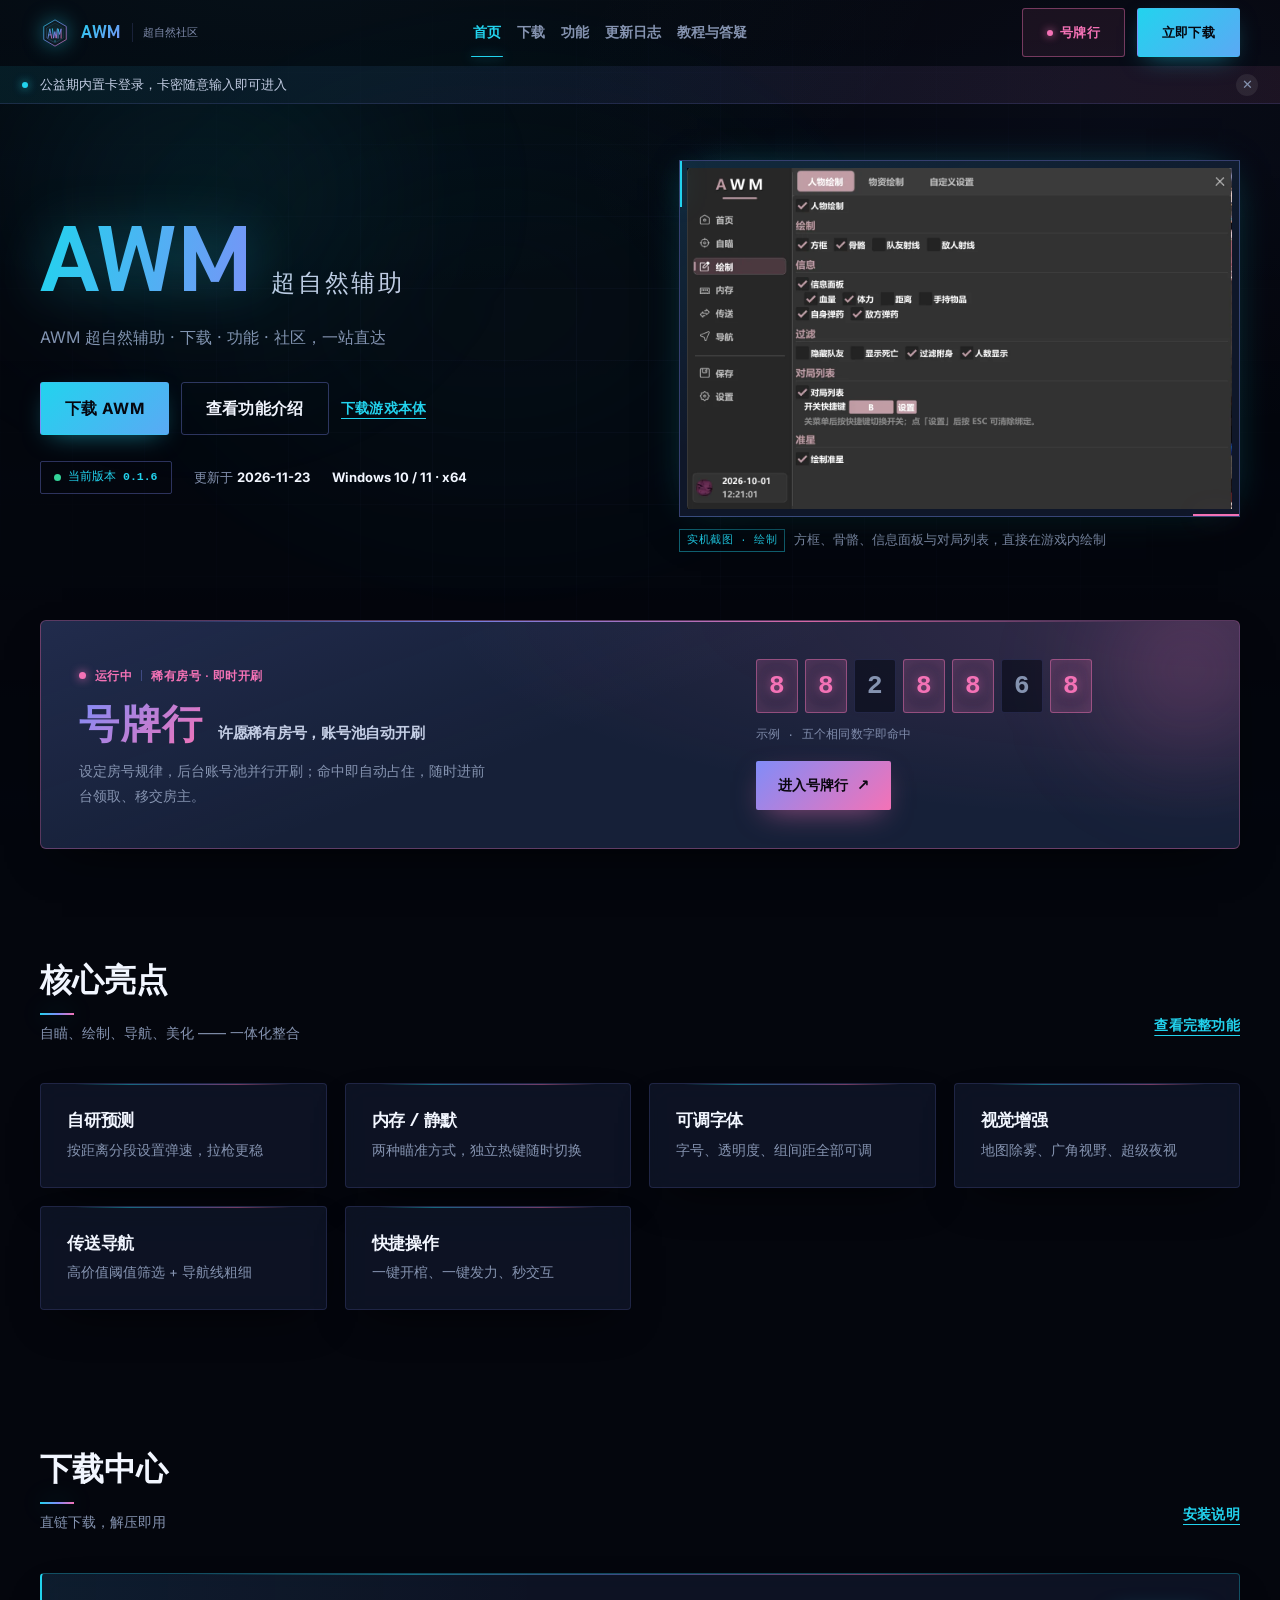
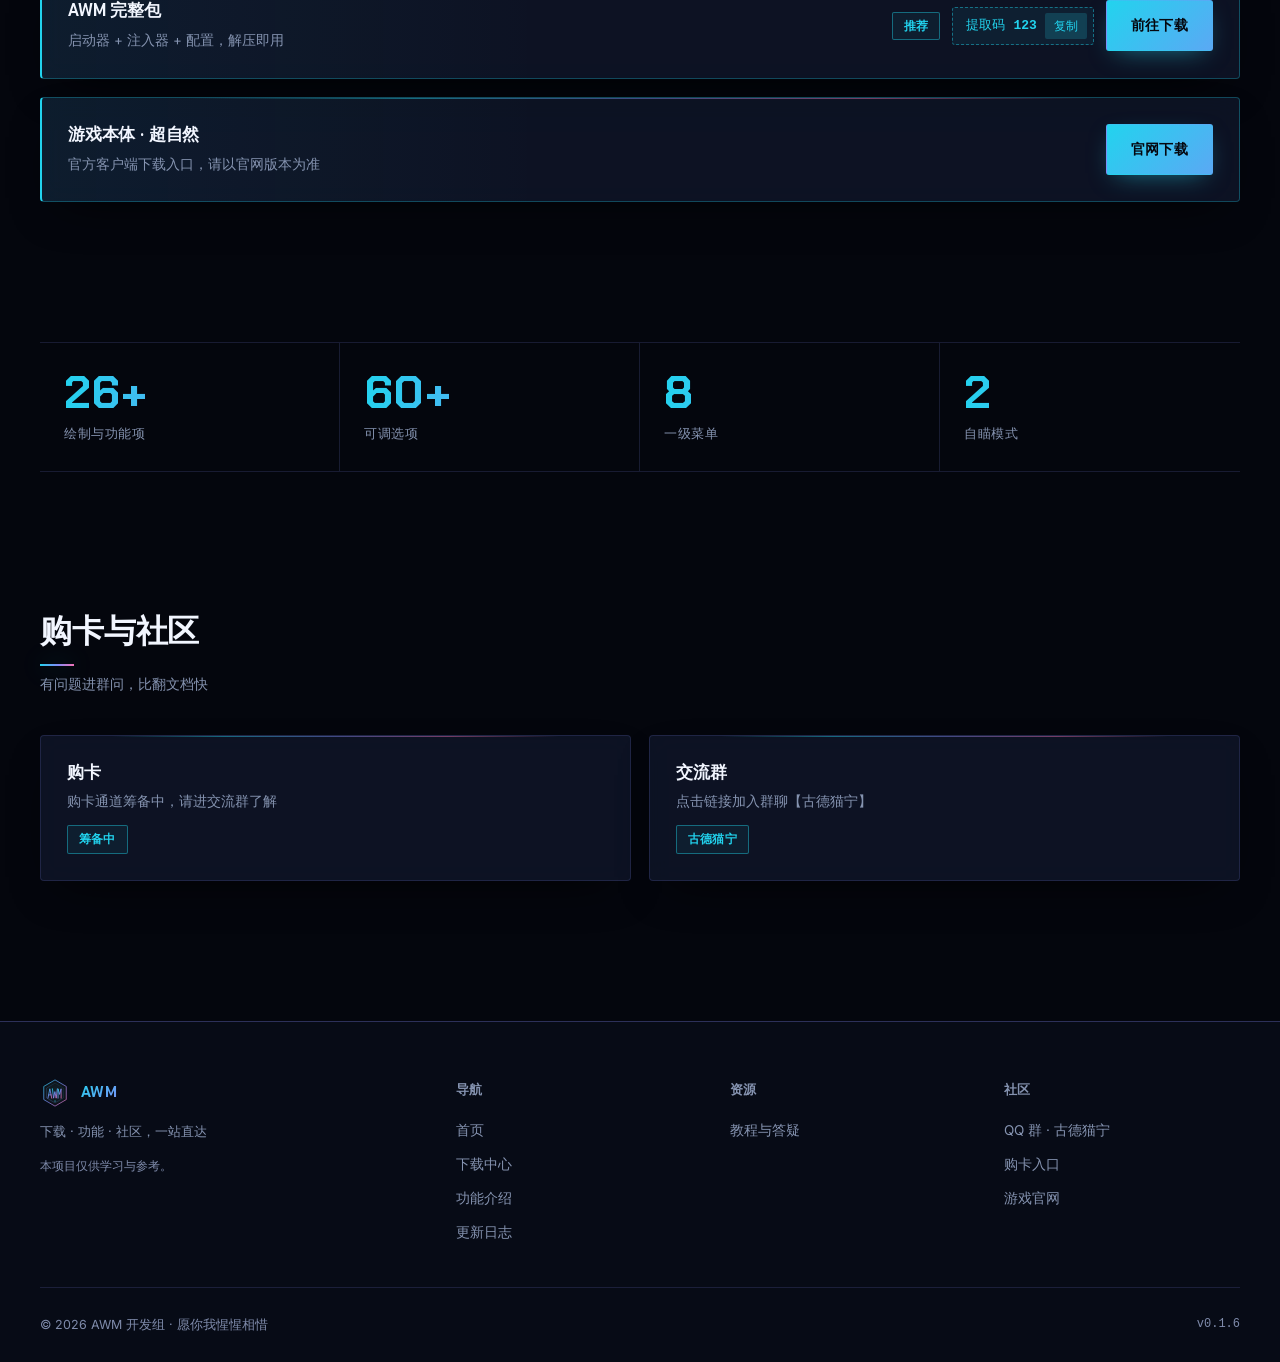
==== index.html @ 10c589c2 "release: v0.1.6 更新日志与站点构建 - changelog.json / config.js 更新到 0.1.6（2026-11-23） - 重新生成 changelog/downlo" ====
<!DOCTYPE html>
<html lang="zh-CN" data-booted="0">
<head>
<meta charset="UTF-8">
<meta name="viewport" content="width=device-width, initial-scale=1, viewport-fit=cover">
<meta name="theme-color" content="#04060d">
<meta name="color-scheme" content="dark light">
<title>AWM | 超自然辅助社区</title>
<meta name="description" content="AWM 超自然辅助 —— 下载、功能与社区一站直达。自研预测、静默辅助、绘制导航。">
<link rel="canonical" href="https://awm.yexinghan.dpdns.org/">

<meta property="og:type" content="website">
<meta property="og:site_name" content="AWM">
<meta property="og:title" content="AWM | 超自然辅助社区">
<meta property="og:description" content="AWM 超自然辅助 —— 下载、功能与社区一站直达。自研预测、静默辅助、绘制导航。">
<meta property="og:url" content="https://awm.yexinghan.dpdns.org/">
<meta property="og:image" content="https://awm.yexinghan.dpdns.org/assets/img/og-cover.png">
<meta property="og:image:width" content="1200">
<meta property="og:image:height" content="630">
<meta property="og:image:alt" content="AWM 超自然辅助">
<meta name="twitter:card" content="summary_large_image">
<meta name="twitter:title" content="AWM | 超自然辅助社区">
<meta name="twitter:description" content="AWM 超自然辅助 —— 下载、功能与社区一站直达。自研预测、静默辅助、绘制导航。">
<meta name="twitter:image" content="https://awm.yexinghan.dpdns.org/assets/img/og-cover.png">

<link rel="icon" href="./assets/img/favicon.svg" type="image/svg+xml">
<link rel="apple-touch-icon" href="./assets/img/apple-touch-icon.png">
<link rel="preload" href="./assets/fonts/Inter-400_800.woff2" as="font" type="font/woff2" crossorigin>
<link rel="preload" href="./assets/fonts/ChakraPetch-600.woff2" as="font" type="font/woff2" crossorigin>
<link rel="preload" href="./assets/fonts/ChakraPetch-700.woff2" as="font" type="font/woff2" crossorigin>

<link rel="stylesheet" href="./assets/css/app.css">

<noscript><style>
  #boot-loader { display: none !important; }
  body.is-booting { overflow: auto; }
  #app { opacity: 1 !important; }
</style></noscript>
</head>

<body class="is-booting">
<a class="skip-link" href="#main-content">跳到主内容</a>

<!-- 首次访问判定：在首帧前同步打标记，跳过动画时不会闪一下淡入 -->
<script>
(function(){
  try {
    if (sessionStorage.getItem('rs_booted') === '1') {
      document.documentElement.setAttribute('data-booted', '1');
      document.documentElement.setAttribute('data-skip-boot', '1');
    }
  } catch (e) {}
})();
</script>

<!-- ═══ 启动加载动画 ═══ -->

<div id="boot-loader" aria-hidden="true">
  <div class="boot-stage">
    <div class="boot-ring" aria-hidden="true"></div>
    <div class="boot-ring boot-ring--inner" aria-hidden="true"></div>
    <svg class="boot-ring boot-ring--dashed" viewBox="0 0 200 200" aria-hidden="true"><circle cx="100" cy="100" r="88"/></svg>
    <svg class="boot-crosshair" viewBox="0 0 200 200" aria-hidden="true">
      <line x1="100" y1="0" x2="100" y2="30"/><line x1="100" y1="170" x2="100" y2="200"/>
      <line x1="0" y1="100" x2="30" y2="100"/><line x1="170" y1="100" x2="200" y2="100"/>
    </svg>
    <div class="boot-logo">
      <svg viewBox="0 0 128 128" fill="none" aria-hidden="true">
        <defs>
          <linearGradient id="bootGrad" x1="0" y1="0" x2="1" y2="1">
            <stop offset="0%" stop-color="#22d3ee"/><stop offset="52%" stop-color="#818cf8"/><stop offset="100%" stop-color="#f472b6"/>
          </linearGradient>
        </defs>
        <path class="logo-stroke" style="--len:400" d="M64 8 L112 36 L112 92 L64 120 L16 92 L16 36 Z"/>
        <g class="logo-stroke" style="--len:280; animation-delay:.5s">
          <line x1="64" y1="30" x2="64" y2="43"/><line x1="64" y1="85" x2="64" y2="98"/>
          <line x1="30" y1="64" x2="43" y2="64"/><line x1="85" y1="64" x2="98" y2="64"/>
        </g>
        <g class="logo-stroke" style="--len:420; animation-delay:.72s">
          <path d="M34 86 L42 46"/>
          <path d="M50 86 L42 46"/>
          <path d="M37.5 72 L46.5 72"/>
          <path d="M53 46 L58 86 L63.5 58 L69 86 L74 46"/>
          <path d="M77 86 L77 46 L83.5 70 L90 46 L90 86"/>
        </g>
        <circle class="logo-solid" cx="64" cy="98" r="3" fill="#22d3ee"/>
      </svg>
    </div>
    <div class="boot-floor" aria-hidden="true"></div>
  </div>
  <div class="boot-wordmark" id="boot-wordmark" aria-hidden="true"></div>
  <div class="boot-sub" aria-hidden="true">超自然辅助</div>
  <div class="boot-progress">
    <div class="boot-bar">
      <div class="boot-bar__fill" id="boot-bar-fill"></div>
      <div class="boot-bar__shine" aria-hidden="true"></div>
    </div>
    <div class="boot-meta">
      <span>正在载入</span>
      <span class="boot-meta__pct" id="boot-pct">000%</span>
    </div>
  </div>
  <div class="boot-log" id="boot-log" aria-hidden="true"></div>
</div>
<div class="sr-only" role="status" aria-live="polite">页面正在载入</div>

<!-- ═══ 页面主体 ═══ -->
<div id="app">

  <!-- 背景场 -->
  <div class="bg-field" aria-hidden="true"></div>
  <div class="bg-scan" aria-hidden="true"></div>

  <!-- 顶部导航 -->
  <header class="nav">
    <div class="nav__inner">
      <a class="brand" href="./index.html">
        <img class="brand__mark" src="./assets/img/logo.svg" alt="" width="30" height="30">
        <span class="brand__name" data-bind="site.name">AWM</span>
        <span class="brand__tag">超自然社区</span>
      </a>
      <nav class="nav__links" aria-label="主导航">
        <a class="nav__link is-active" href="./index.html" aria-current="page">首页</a>
        <a class="nav__link" href="./download.html">下载</a>
        <a class="nav__link" href="./features.html">功能</a>
        <a class="nav__link" href="./changelog.html">更新日志</a>
        <a class="nav__link" href="./faq.html">教程与答疑</a>
      </nav>
      <div class="nav__actions">
        <a class="btn btn--sm nav__rk" href="https://room.yexinghan.dpdns.org/" data-bind-attr="href:roomkeeper.url" target="_blank" rel="noopener noreferrer"><span class="rk-dot" aria-hidden="true"></span>号牌行</a>
        <a class="btn btn--primary btn--sm" href="./download.html">立即下载</a>
        <button class="nav__burger" type="button" aria-label="打开菜单" aria-expanded="false"><span></span><span></span><span></span></button>
      </div>
    </div>
  </header>

  <!-- 移动端抽屉 -->
  <div class="nav__drawer">
    <a class="nav__link" href="./index.html">首页</a>
    <a class="nav__link" href="./download.html">下载</a>
    <a class="nav__link" href="./features.html">功能</a>
    <a class="nav__link" href="./changelog.html">更新日志</a>
    <a class="nav__link" href="./faq.html">教程与答疑</a>
    <a class="btn btn--ghost btn--block nav__rk" href="https://room.yexinghan.dpdns.org/" data-bind-attr="href:roomkeeper.url" target="_blank" rel="noopener noreferrer"><span class="rk-dot" aria-hidden="true"></span>号牌行</a>
    <a class="btn btn--primary btn--block" href="./download.html">立即下载</a>
  </div>

  <!-- 公告条 -->
  <div class="announce" data-bind-hide-empty>
    <div class="announce__inner">
      <span class="announce__icon" aria-hidden="true"></span>
      <span class="announce__text" data-bind="site.announcement">公告</span>
      <button class="announce__close" type="button" aria-label="关闭公告">✕</button>
    </div>
  </div>

  <main id="main-content">
    <!-- ══ Hero ══ -->
    <section class="hero">
      <div class="hero__glow" aria-hidden="true"></div>
      <div class="wrap hero__grid">
        <div class="hero__copy">
          <h1 class="hero__title">
            <span class="grad-text">AWM</span>
            <span class="hero__title-cn">超自然辅助</span>
          </h1>

          <p class="hero__desc">
            <span data-bind="site.full_name">AWM 超自然辅助</span> ·
            <span data-bind="site.tagline">下载 · 功能 · 社区，一站直达</span>
          </p>

          <div class="hero__cta">
            <a class="btn btn--primary btn--lg" href="./download.html">下载 AWM</a>
            <a class="btn btn--ghost btn--lg" href="./features.html">查看功能介绍</a>
            <a class="btn btn--text" href="https://www.chaoziran.com/" data-bind-attr="href:game.official_url" target="_blank" rel="noopener noreferrer">下载游戏本体</a>
          </div>

          <div class="hero__meta">
            <a class="ver-badge" href="./changelog.html" title="查看更新日志"><span class="dot"></span> 当前版本 <strong data-bind="version.current">0.0.5</strong></a>
            <span>更新于 <b data-bind="version.date">—</b></span>
            <span><b data-bind="version.platform">Windows x64</b></span>
          </div>
        </div>

        <figure class="hero__shot">
          <a class="hero__shot-frame" href="./features.html#draw" aria-label="查看绘制功能实机截图">
            <picture>
              <source type="image/webp" srcset="./assets/img/features/draw-player.webp">
              <img src="./assets/img/features/draw-player.png"
                   alt="游戏内绘制效果：方框、骨骼、信息面板与对局列表"
                   width="1348" height="844" fetchpriority="high">
            </picture>
          </a>
          <figcaption><span class="hero__shot-tag">实机截图 · 绘制</span>方框、骨骼、信息面板与对局列表，直接在游戏内绘制</figcaption>
        </figure>
      </div>
    </section>

    <!-- ══ 号牌行 · 姊妹服务（首页主入口） ══ -->
    <section class="section section--tight rk-sec" id="roomkeeper">
      <div class="wrap">
        <a class="rk-band" href="https://room.yexinghan.dpdns.org/" data-bind-attr="href:roomkeeper.url" target="_blank" rel="noopener noreferrer">
          <span class="rk-band__glow" aria-hidden="true"></span>
          <div class="rk-band__copy">
            <span class="rk-status"><span class="rk-status__dot" aria-hidden="true"></span>运行中<span class="rk-status__sep" aria-hidden="true"></span>稀有房号 · 即时开刷</span>
            <h2 class="rk-band__title">
              <span class="rk-band__name">号牌行</span>
              <span class="rk-band__sub">许愿稀有房号，账号池自动开刷</span>
            </h2>
            <p class="rk-band__desc">设定房号规律，后台账号池并行开刷；命中即自动占住，随时进前台领取、移交房主。</p>
          </div>
          <div class="rk-band__aside">
            <div class="rk-code" aria-hidden="true">
              <span class="rk-cell rk-cell--hit">8</span><span class="rk-cell rk-cell--hit">8</span><span class="rk-cell">2</span><span class="rk-cell rk-cell--hit">8</span><span class="rk-cell rk-cell--hit">8</span><span class="rk-cell">6</span><span class="rk-cell rk-cell--hit">8</span>
            </div>
            <span class="rk-code__cap">示例 · 五个相同数字即命中</span>
            <span class="rk-cta">进入号牌行<span class="rk-cta__arrow" aria-hidden="true">↗</span></span>
          </div>
        </a>
      </div>
    </section>

    <!-- ══ 亮点 ══ -->
    <section class="section section--tight" id="highlights">
      <div class="wrap">
        <div class="section-head">
          <div>
            <h2 class="section-title">核心亮点</h2>
            <p class="section-sub">自瞄、绘制、导航、美化 —— 一体化整合</p>
          </div>
          <a class="btn btn--text" href="./features.html">查看完整功能</a>
        </div>

        <div class="grid grid-3" data-list="highlights">
          <template data-tpl>
            <a class="card card--link" data-reveal data-item="url" data-item-attr="href">
              <h3 class="card__title" data-item="title">亮点</h3>
              <p class="card__desc" data-item="desc">说明</p>
            </a>
          </template>
        </div>
      </div>
    </section>

    <!-- ══ 下载 ══ -->
    <section class="section" id="download">
      <div class="wrap">
        <div class="section-head">
          <div>
            <h2 class="section-title">下载中心</h2>
            <p class="section-sub">直链下载，解压即用</p>
          </div>
          <a class="btn btn--text" href="./download.html">安装说明</a>
        </div>

        <div data-list="downloads">
          <template data-tpl>
            <div class="card card--accent" data-reveal>
              <div class="flex-between wrapx gap-4">
                <div style="flex:1;min-width:240px">
                  <h3 class="card__title" style="margin:0" data-item="name">AWM 完整包</h3>
                  <p class="card__desc mt-2" data-item="desc">启动器 + 注入器 + 配置，解压即用</p>
                </div>
                <div class="flex gap-3 wrapx" style="align-items:center">
                  <span class="badge badge--cyan" data-item="tag" data-item-if="tag">推荐</span>
                  <span class="code-box" data-item-if="pwd">
                    提取码 <b data-item="pwd">123</b>
                    <button type="button" class="code-box__copy" data-item="pwd" data-item-attr="data-copy">复制</button>
                  </span>
                  <a class="btn btn--primary" data-item="url" data-item-attr="href" target="_blank" rel="noopener noreferrer">前往下载</a>
                </div>
              </div>
            </div>
          </template>
        </div>

        <!-- 游戏本体 -->
        <div class="card card--accent mt-4" data-reveal>
          <div class="flex-between wrapx gap-4">
            <div style="flex:1;min-width:240px">
              <h3 class="card__title" style="margin:0">游戏本体 · <span data-bind="game.name">超自然</span></h3>
              <p class="card__desc mt-2" data-bind="game.desc">官方客户端下载入口</p>
            </div>
            <div class="flex gap-3 wrapx">
              <a class="btn btn--primary" href="https://www.chaoziran.com/" data-bind-attr="href:game.official_url" target="_blank" rel="noopener noreferrer">官网下载</a>
            </div>
          </div>
        </div>
      </div>
    </section>

    <!-- ══ 数据统计（去卡片化，靠分隔线成列） ══ -->
    <section class="section section--tight">
      <div class="wrap">
        <div class="stats-strip" data-reveal>
          <div class="stat">
            <div class="stat__num"><span data-count="26">0</span>+</div>
            <div class="stat__label">绘制与功能项</div>
          </div>
          <div class="stat">
            <div class="stat__num"><span data-count="60">0</span>+</div>
            <div class="stat__label">可调选项</div>
          </div>
          <div class="stat">
            <div class="stat__num"><span data-count="8">0</span></div>
            <div class="stat__label">一级菜单</div>
          </div>
          <div class="stat">
            <div class="stat__num"><span data-count="2">0</span></div>
            <div class="stat__label">自瞄模式</div>
          </div>
        </div>
      </div>
    </section>

    <!-- ══ 社区 ══ -->
    <section class="section" id="community">
      <div class="wrap">
        <div class="section-head">
          <div>
            <h2 class="section-title">购卡与社区</h2>
            <p class="section-sub">有问题进群问，比翻文档快</p>
          </div>
        </div>

        <div class="grid grid-2">
          <div class="card card--link" data-reveal data-shop-soon role="button" tabindex="0">
            <h3 class="card__title" data-bind="shop.name">购卡</h3>
            <p class="card__desc" data-bind="shop.desc">购卡通道筹备中，请进交流群了解</p>
            <div class="mt-3"><span class="badge badge--amber">筹备中</span></div>
          </div>

          <a class="card card--link" data-reveal data-bind-attr="href:community.qq_url" target="_blank" rel="noopener noreferrer">
            <h3 class="card__title">交流群</h3>
            <p class="card__desc" data-bind="community.qq_label">点击链接加入群聊【古德猫宁】</p>
            <div class="mt-3"><span class="badge badge--cyan">古德猫宁</span></div>
          </a>
        </div>
      </div>
    </section>
  </main>

  <!-- 页脚 -->
  <footer class="footer">
    <div class="wrap">
      <div class="footer__grid">
        <div>
          <div class="footer__brand">
            <img src="./assets/img/logo.svg" alt="" width="30" height="30">
            <strong class="brand__name" data-bind="site.name">AWM</strong>
          </div>
          <p class="sm dim" style="max-width:320px" data-bind="site.tagline">下载 · 功能 · 社区</p>
          <p class="xs faint mt-3">本项目仅供学习与参考。</p>
        </div>

        <div>
          <div class="footer__title">导航</div>
          <a class="footer__link" href="./index.html">首页</a>
          <a class="footer__link" href="./download.html">下载中心</a>
          <a class="footer__link" href="./features.html">功能介绍</a>
          <a class="footer__link" href="./changelog.html">更新日志</a>
        </div>

        <div>
          <div class="footer__title">资源</div>
          <a class="footer__link" href="./faq.html">教程与答疑</a>
        </div>

        <div>
          <div class="footer__title">社区</div>
          <a class="footer__link" data-bind-attr="href:community.qq_url" target="_blank" rel="noopener noreferrer">QQ 群 · 古德猫宁</a>
          <button class="footer__link" type="button" data-shop-soon>购卡入口</button>
          <a class="footer__link" data-bind-attr="href:game.official_url" target="_blank" rel="noopener noreferrer">游戏官网</a>
        </div>
      </div>

      <div class="footer__bottom">
        <span>© <span data-year>2026</span> <span data-bind="site.author">AWM 开发组</span> · <span data-bind="site.footer_note">愿你我惺惺相惜</span></span>
        <span class="mono xs faint">v<span data-bind="version.current">0.0.5</span></span>
      </div>
    </div>
  </footer>

  <button class="to-top" type="button" aria-label="返回顶部">↑</button>
</div>

<script src="./assets/js/config.js"></script>
<script src="./assets/js/config-loader.js"></script>
<script src="./assets/js/loader.js"></script>
<script src="./assets/js/main.js"></script>
<script type="application/ld+json">
{"@context":"https://schema.org","@type":"SoftwareApplication","name":"AWM 超自然辅助","applicationCategory":"UtilitiesApplication","operatingSystem":"Windows 10, Windows 11","softwareVersion":"0.1.6","url":"https://awm.yexinghan.dpdns.org/","downloadUrl":"https://awm.yexinghan.dpdns.org/download.html"}
</script>
</body>
</html>
---- assets/css/app.css ----
/* ===== fonts.css ===== */
/* ==========================================================================
   AWM · 自托管字体（latin 子集，OFL 授权）
   Inter 400–800（正文/数字） · Chakra Petch 600/700（展示标题/仪表读数）
   ========================================================================== */
@font-face {
  font-family: 'Inter';
  font-style: normal;
  font-weight: 400 800;
  font-display: swap;
  src: url('../fonts/Inter-400_800.woff2') format('woff2');
  unicode-range: U+0000-00FF, U+0131, U+0152-0153, U+02BB-02BC, U+02C6, U+02DA, U+02DC,
                 U+0304, U+0308, U+0329, U+2000-206F, U+20AC, U+2122, U+2191, U+2193,
                 U+2212, U+2215, U+FEFF, U+FFFD;
}
@font-face {
  font-family: 'Chakra Petch';
  font-style: normal;
  font-weight: 600;
  font-display: swap;
  src: url('../fonts/ChakraPetch-600.woff2') format('woff2');
  unicode-range: U+0000-00FF, U+0131, U+0152-0153, U+02BB-02BC, U+02C6, U+02DA, U+02DC,
                 U+0304, U+0308, U+0329, U+2000-206F, U+20AC, U+2122, U+2191, U+2193,
                 U+2212, U+2215, U+FEFF, U+FFFD;
}
@font-face {
  font-family: 'Chakra Petch';
  font-style: normal;
  font-weight: 700;
  font-display: swap;
  src: url('../fonts/ChakraPetch-700.woff2') format('woff2');
  unicode-range: U+0000-00FF, U+0131, U+0152-0153, U+02BB-02BC, U+02C6, U+02DA, U+02DC,
                 U+0304, U+0308, U+0329, U+2000-206F, U+20AC, U+2122, U+2191, U+2193,
                 U+2212, U+2215, U+FEFF, U+FFFD;
}

/* ===== variables.css ===== */
/* ==========================================================================
   AWM 站点 · 设计变量
   改配色只改这一个文件。

   方向：赛博霓虹 —— 深空蓝黑底 + 青 / 紫 / 品红三色信号，
   锐利直角、玻璃拟态、网格与极光。强调色仍以青为主，紫/品红只做点缀。
   ========================================================================== */

:root {
  /* ── 底色层级（深空蓝黑，越往后越亮） ── */
  --bg-void:      #04060d;
  --bg-deep:      #070b16;
  --bg-base:      #0a1020;
  --bg-raise:     #0f1729;
  --bg-card:      rgba(18, 26, 46, 0.68);
  --bg-card-hi:   rgba(26, 37, 63, 0.88);
  --bg-glass:     rgba(12, 18, 34, 0.62);

  /* ── 三色信号 ── */
  --c-cyan:       #22d3ee;
  --c-cyan-hi:    #67e8f9;
  --c-cyan-dim:   #0e7490;
  --c-violet:     #818cf8;
  --c-violet-dim: #4338ca;
  --c-pink:       #f472b6;
  --c-pink-dim:   #be185d;
  --c-green:      #34d399;
  --c-red:        #f87171;

  /* 旧变量名保留映射，组件样式继续可用 */
  --c-amber:      var(--c-cyan);
  --c-amber-hi:   var(--c-cyan-hi);
  --c-amber-dim:  var(--c-cyan-dim);
  --c-copper:     var(--c-pink);
  --c-copper-dim: var(--c-pink-dim);
  --c-steel:      var(--c-violet);
  --c-steel-dim:  var(--c-violet-dim);
  --c-amber-warn: var(--c-cyan);

  /* ── 渐变 ── */
  --grad-main:  linear-gradient(100deg, var(--c-cyan) 0%, var(--c-violet) 52%, var(--c-pink) 100%);
  --grad-cool:  linear-gradient(135deg, var(--c-cyan) 0%, var(--c-violet) 100%);
  --grad-warm:  linear-gradient(135deg, var(--c-violet) 0%, var(--c-pink) 100%);
  --grad-edge:  linear-gradient(90deg, transparent, var(--c-cyan), var(--c-violet), var(--c-pink), transparent);

  /* ── 文字（冷白） ── */
  --tx-hi:    #f2f6ff;
  --tx:       #c3cde4;
  --tx-dim:   #8593b0;
  --tx-faint: #7f8bab;

  /* ── 描边 ── */
  --line:       rgba(129, 140, 248, 0.16);
  --line-hi:    rgba(129, 140, 248, 0.34);
  --line-glow:  rgba(34, 211, 238, 0.55);

  /* ── 发光 ── */
  --glow-cy:  0 0 24px rgba(34, 211, 238, 0.38);
  --glow-vi:  0 0 28px rgba(129, 140, 248, 0.34);
  --glow-pk:  0 0 28px rgba(244, 114, 182, 0.28);
  --shadow-card: 0 18px 48px -22px rgba(0, 0, 0, 0.9);
  --shadow-lift: 0 26px 64px -24px rgba(0, 0, 0, 0.95);

  /* ── 圆角：锐利仪表风 ── */
  --r-xs: 2px;
  --r-sm: 3px;
  --r-md: 4px;
  --r-lg: 6px;
  --r-xl: 8px;
  --r-pill: 2px;

  /* ── 间距节奏 ── */
  --sp-1: 4px;
  --sp-2: 8px;
  --sp-3: 12px;
  --sp-4: 18px;
  --sp-5: 26px;
  --sp-6: 38px;
  --sp-7: 56px;
  --sp-8: 84px;

  /* ── 动效 ── */
  --ease-out:  cubic-bezier(0.22, 1, 0.36, 1);
  --ease-io:   cubic-bezier(0.65, 0, 0.35, 1);
  --ease-back: cubic-bezier(0.34, 1.4, 0.64, 1);
  --t-fast: 0.16s;
  --t-mid:  0.28s;
  --t-slow: 0.6s;

  /* ── 版心 ── */
  --page-max: 1200px;
  --nav-h: 66px;

  /* ── 字体 ── */
  --ff: "Inter", "PingFang SC", "HarmonyOS Sans SC", "Microsoft YaHei",
        system-ui, -apple-system, "Segoe UI", sans-serif;
  --ff-display: "Chakra Petch", "Inter", "PingFang SC", "Microsoft YaHei", sans-serif;
  --ff-mono: "Cascadia Code", "SFMono-Regular", Consolas, "Liberation Mono", monospace;
}

/* ── 亮色主题（可选，由 data-theme 切换） ── */
[data-theme="light"] {
  --bg-void:  #eef2fb;
  --bg-deep:  #f6f8fe;
  --bg-base:  #ffffff;
  --bg-raise: #f2f5fd;
  --bg-card:      rgba(255, 255, 255, 0.9);
  --bg-card-hi:   rgba(255, 255, 255, 0.98);
  --bg-glass:     rgba(255, 255, 255, 0.78);
  --tx-hi:    #0b1220;
  --tx:       #2c3a55;
  --tx-dim:   #5b6a88;
  --tx-faint: #6b7a98;
  --line:     rgba(67, 56, 202, 0.14);
  --line-hi:  rgba(67, 56, 202, 0.3);
  --shadow-card: 0 14px 40px -16px rgba(30, 41, 90, 0.28);
}

/* ===== base.css ===== */
/* ==========================================================================
   AWM 站点 · 基础层
   reset / 排版 / 背景场 / 通用工具类
   ========================================================================== */

*, *::before, *::after { box-sizing: border-box; }

html {
  scroll-behavior: smooth;
  scroll-padding-top: calc(var(--nav-h) + 24px);
  -webkit-text-size-adjust: 100%;
}

body {
  margin: 0;
  min-height: 100vh;
  font-family: var(--ff);
  font-size: 15.5px;
  line-height: 1.78;
  color: var(--tx);
  background: var(--bg-void);
  overflow-x: hidden;
  -webkit-font-smoothing: antialiased;
  -moz-osx-font-smoothing: grayscale;
  text-rendering: optimizeLegibility;
}

/* 加载中只锁滚动；高度保持自然，JS 失效时页面不会被锁死 */
body.is-booting { overflow: hidden; }

h1, h2, h3, h4, h5 {
  margin: 0;
  color: var(--tx-hi);
  font-family: var(--ff-display);
  font-weight: 700;
  line-height: 1.24;
  letter-spacing: -0.01em;
}

p { margin: 0; }

a {
  color: var(--c-amber);
  text-decoration: none;
  transition: color var(--t-fast) var(--ease-out);
}
a:hover { color: var(--c-amber-hi); }

/* 键盘焦点：深色底上始终可见 */
:focus-visible {
  outline: 2px solid var(--c-amber);
  outline-offset: 3px;
  border-radius: 1px;
}

/* 跳到主内容（屏幕阅读器/键盘用户） */
.skip-link {
  position: absolute;
  left: 16px;
  top: -60px;
  z-index: 10000;
  padding: 10px 16px;
  background: var(--c-amber);
  color: #05070f;
  font-weight: 700;
  border-radius: var(--r-sm);
  transition: top var(--t-fast) var(--ease-out);
}
.skip-link:focus { top: 12px; color: #05070f; }

img, svg { display: block; max-width: 100%; }
button { font: inherit; color: inherit; }

ul, ol { margin: 0; padding: 0; list-style: none; }

::selection { background: rgba(129, 140, 248, 0.36); color: #fff; }

/* ── 滚动条 ── */
::-webkit-scrollbar { width: 10px; height: 10px; }
::-webkit-scrollbar-track { background: var(--bg-deep); }
::-webkit-scrollbar-thumb {
  background: linear-gradient(180deg, var(--c-cyan-dim), var(--c-violet-dim));
  border-radius: var(--r-pill);
  border: 2px solid var(--bg-deep);
}
::-webkit-scrollbar-thumb:hover {
  background: linear-gradient(180deg, var(--c-cyan), var(--c-violet));
}

/* ==========================================================================
   背景场：网格 + 极光 + 噪点
   ========================================================================== */

.bg-field {
  position: fixed;
  inset: 0;
  z-index: -2;
  pointer-events: none;
  background:
    radial-gradient(1100px 620px at 22% -8%, rgba(34, 211, 238, 0.055), transparent 62%),
    radial-gradient(900px 520px at 88% 12%, rgba(129, 140, 248, 0.045), transparent 64%),
    var(--bg-void);
}

/* 网格线（透视地面感） */
.bg-field::before {
  content: "";
  position: absolute;
  inset: 0;
  background-image:
    linear-gradient(rgba(129, 140, 248, 0.055) 1px, transparent 1px),
    linear-gradient(90deg, rgba(129, 140, 248, 0.055) 1px, transparent 1px);
  background-size: 72px 72px;
  mask-image: radial-gradient(ellipse 82% 66% at 50% 40%, #000 8%, transparent 76%);
  -webkit-mask-image: radial-gradient(ellipse 82% 66% at 50% 40%, #000 8%, transparent 76%);
  opacity: 0.65;
}

/* 极光流动 */
.bg-field::after {
  content: "";
  position: absolute;
  inset: -10%;
  background: radial-gradient(closest-side, rgba(34, 211, 238, 0.07), transparent) 30% 20% / 55% 55% no-repeat;
  filter: blur(70px);
  animation: auroraDrift 40s var(--ease-io) infinite alternate;
  opacity: 0.7;
}

/* 顶部扫光条 */
.bg-scan {
  position: fixed;
  inset: 0;
  z-index: -1;
  pointer-events: none;
  opacity: 0.18;
  background: linear-gradient(180deg, transparent, rgba(34, 211, 238, 0.04), transparent);
  background-size: 100% 320px;
  animation: scanSweep 22s linear infinite;
}

/* ==========================================================================
   版心 / 区块 / 通用容器
   ========================================================================== */

.wrap {
  width: min(100% - 44px, var(--page-max));
  margin-inline: auto;
}

.section {
  padding: var(--sp-8) 0;
  position: relative;
}
.section--tight { padding: var(--sp-7) 0; }

.section-head {
  display: flex;
  align-items: flex-end;
  justify-content: space-between;
  gap: var(--sp-4);
  margin-bottom: var(--sp-6);
  flex-wrap: wrap;
}

.section-title {
  font-size: clamp(24px, 3.4vw, 34px);
  position: relative;
  padding-left: 16px;
}
.section-title::before {
  content: "";
  position: absolute;
  left: 0;
  top: 0.16em;
  bottom: 0.16em;
  width: 4px;
  border-radius: var(--r-pill);
  background: var(--grad-main);
  box-shadow: var(--glow-cy);
}

.section-sub {
  color: var(--tx-dim);
  font-size: 14px;
  margin-top: 6px;
  padding-left: 16px;
}

.eyebrow {
  display: inline-flex;
  align-items: center;
  gap: 8px;
  font-size: 12px;
  font-weight: 700;
  letter-spacing: 0.18em;
  text-transform: uppercase;
  color: var(--c-cyan);
  margin-bottom: var(--sp-3);
}
.eyebrow::before {
  content: "";
  width: 22px;
  height: 2px;
  border-radius: var(--r-pill);
  background: var(--grad-main);
}

/* 文本渐变 */
.grad-text {
  background: var(--grad-main);
  -webkit-background-clip: text;
  background-clip: text;
  color: transparent;
  background-size: 220% auto;
  animation: hueSlide 8s linear infinite;
}

/* ==========================================================================
   工具类
   ========================================================================== */

.grid { display: grid; gap: var(--sp-4); }
.grid-2 { grid-template-columns: repeat(auto-fit, minmax(300px, 1fr)); }
.grid-3 { grid-template-columns: repeat(auto-fit, minmax(248px, 1fr)); }
.grid-4 { grid-template-columns: repeat(auto-fit, minmax(212px, 1fr)); }

.flex { display: flex; }
.flex-center { display: flex; align-items: center; justify-content: center; }
.flex-between { display: flex; align-items: center; justify-content: space-between; }
.gap-1 { gap: var(--sp-1); }
.gap-2 { gap: var(--sp-2); }
.gap-3 { gap: var(--sp-3); }
.gap-4 { gap: var(--sp-4); }
.wrapx { flex-wrap: wrap; }

.mt-2 { margin-top: var(--sp-2); }
.mt-3 { margin-top: var(--sp-3); }
.mt-4 { margin-top: var(--sp-4); }
.mt-5 { margin-top: var(--sp-5); }
.mt-6 { margin-top: var(--sp-6); }
.mb-4 { margin-bottom: var(--sp-4); }
.tc { text-align: center; }

.dim  { color: var(--tx-dim); }
.faint{ color: var(--tx-faint); }
.hi   { color: var(--tx-hi); }
.sm   { font-size: 13px; }
.xs   { font-size: 12px; }
.mono { font-family: var(--ff-mono); }

.hidden { display: none !important; }

/* 屏幕阅读器专用 */
.sr-only {
  position: absolute;
  width: 1px; height: 1px;
  padding: 0; margin: -1px;
  overflow: hidden;
  clip: rect(0 0 0 0);
  white-space: nowrap;
  border: 0;
}

/* ── 进场动画（IntersectionObserver 触发） ── */
[data-reveal] {
  opacity: 0;
  transform: translateY(18px);
  transition:
    opacity   var(--t-slow) var(--ease-out),
    transform var(--t-slow) var(--ease-out);
  transition-delay: var(--reveal-delay, 0ms);
}
[data-reveal].is-in {
  opacity: 1;
  transform: none;
}
/* 减少动画偏好下不做位移 */
@media (prefers-reduced-motion: reduce) {
  [data-reveal] { transform: none; }
}

/* 无动画偏好：全部直接显示 */
@media (prefers-reduced-motion: reduce) {
  html { scroll-behavior: auto; }
  *, *::before, *::after {
    animation-duration: 0.001ms !important;
    animation-iteration-count: 1 !important;
    transition-duration: 0.001ms !important;
  }
  [data-reveal] { opacity: 1; transform: none; }
}

/* 响应式收紧 */
@media (max-width: 720px) {
  body { font-size: 14.5px; }
  .wrap { width: calc(100% - 32px); }
  .section { padding: var(--sp-7) 0; }
}

/* ===== animations.css ===== */
/* ==========================================================================
   AWM 站点 · 关键帧动画
   ========================================================================== */

/* ── 背景 ── */
@keyframes gridDrift {
  from { background-position: 0 0, 0 0; }
  to   { background-position: 56px 56px, 56px 56px; }
}

@keyframes auroraDrift {
  0%   { transform: translate3d(-4%, -3%, 0) scale(1);    opacity: 0.85; }
  50%  { transform: translate3d(3%, 4%, 0)   scale(1.12); opacity: 1; }
  100% { transform: translate3d(-2%, 5%, 0)  scale(1.05); opacity: 0.78; }
}

@keyframes scanSweep {
  from { background-position: 0 -120vh; }
  to   { background-position: 0 120vh; }
}

@keyframes hueSlide {
  from { background-position: 0% center; }
  to   { background-position: 200% center; }
}

/* ── 通用脉冲 / 浮动 ── */
@keyframes softFloat {
  0%, 100% { transform: translateY(0); }
  50%      { transform: translateY(-9px); }
}

@keyframes breathGlow {
  0%, 100% { opacity: 0.55; transform: scale(1); }
  50%      { opacity: 1;    transform: scale(1.06); }
}

@keyframes spinSlow {
  to { transform: rotate(360deg); }
}

@keyframes spinReverse {
  to { transform: rotate(-360deg); }
}

@keyframes dashRun {
  to { stroke-dashoffset: -1000; }
}

/* ── 加载器 ── */
@keyframes ringGrow {
  from { transform: scale(0.72); opacity: 0; }
  to   { transform: scale(1);    opacity: 1; }
}

@keyframes logoDraw {
  from { stroke-dashoffset: var(--len, 520); }
  to   { stroke-dashoffset: 0; }
}

@keyframes logoFillIn {
  from { opacity: 0; }
  to   { opacity: 1; }
}

@keyframes charUp {
  from { opacity: 0; transform: translateY(18px) rotateX(-70deg); filter: blur(6px); }
  to   { opacity: 1; transform: none; filter: blur(0); }
}

/* ── 加载进度条扫光 ── */
@keyframes barShine {
  from { transform: translateX(-120%); }
  to   { transform: translateX(320%); }
}

/* ── 页面元素入场 ── */
@keyframes riseIn {
  from { opacity: 0; transform: translateY(30px); }
  to   { opacity: 1; transform: none; }
}

@keyframes fadeIn {
  from { opacity: 0; }
  to   { opacity: 1; }
}

@keyframes zoomIn {
  from { opacity: 0; transform: scale(0.9); }
  to   { opacity: 1; transform: scale(1); }
}

/* ── 鼠标光晕 ── */
@keyframes cursorPulse {
  0%, 100% { opacity: 0.5; }
  50%      { opacity: 0.85; }
}

/* ── 数字滚动强调 ── */
@keyframes numFlash {
  0%   { color: var(--c-cyan); text-shadow: var(--glow-cy); }
  100% { color: var(--tx-hi); text-shadow: none; }
}

/* ── 徽章闪烁 ── */
@keyframes dotBlink {
  0%, 100% { opacity: 1;   box-shadow: 0 0 0 0 rgba(111, 191, 139, 0.55); }
  50%      { opacity: 0.6; box-shadow: 0 0 0 7px rgba(111, 191, 139, 0); }
}

/* ── 滚动跑马灯（公告条） ── */
@keyframes marqueeScroll {
  from { transform: translateX(0); }
  to   { transform: translateX(-50%); }
}

/* ── 加载完成整体退场 ── */
@keyframes loaderOut {
  0%   { opacity: 1; transform: scale(1);    filter: blur(0); }
  60%  { opacity: 1; transform: scale(1.04); filter: blur(0); }
  100% { opacity: 0; transform: scale(1.14); filter: blur(14px); }
}

/* ===== loader.css ===== */
/* ==========================================================================
   AWM 站点 · 启动加载动画（Boot Loader）
   全屏遮罩 → SVG Logo 描边 → 能量环 → 进度 → 退场
   ========================================================================== */

#boot-loader {
  position: fixed;
  inset: 0;
  z-index: 9999;
  display: flex;
  flex-direction: column;
  align-items: center;
  justify-content: center;
  gap: 34px;
  background:
    radial-gradient(720px 480px at 50% 42%, rgba(34, 211, 238, 0.13), transparent 68%),
    radial-gradient(620px 460px at 50% 58%, rgba(129, 140, 248, 0.12), transparent 70%),
    var(--bg-void);
  overflow: hidden;
}

/* 遮罩上叠一层细网格，避免大色块显得平 */
#boot-loader::before {
  content: "";
  position: absolute;
  inset: 0;
  background-image:
    linear-gradient(rgba(129, 140, 248, 0.05) 1px, transparent 1px),
    linear-gradient(90deg, rgba(129, 140, 248, 0.05) 1px, transparent 1px);
  background-size: 44px 44px;
  mask-image: radial-gradient(circle at 50% 50%, #000 8%, transparent 66%);
  -webkit-mask-image: radial-gradient(circle at 50% 50%, #000 8%, transparent 66%);
  animation: gridDrift 22s linear infinite;
}

/* 中心放射光 */
#boot-loader::after {
  content: "";
  position: absolute;
  width: 620px;
  height: 620px;
  border-radius: 50%;
  background: radial-gradient(closest-side, rgba(129, 140, 248, 0.20), transparent 72%);
  filter: blur(46px);
  animation: breathGlow 3.4s var(--ease-io) infinite;
  pointer-events: none;
}

/* ── Logo 舞台 ── */
.boot-stage {
  position: relative;
  width: 300px;
  height: 300px;
  display: flex;
  align-items: center;
  justify-content: center;
}

/* 旋转能量环（双环反向） */
.boot-ring {
  position: absolute;
  inset: 0;
  border-radius: 50%;
  border: 1px solid transparent;
  background:
    linear-gradient(var(--bg-void), var(--bg-void)) padding-box,
    conic-gradient(from 0deg,
      transparent 0deg,
      var(--c-cyan) 52deg,
      transparent 118deg,
      transparent 180deg,
      var(--c-violet) 232deg,
      transparent 300deg) border-box;
  mask-image: radial-gradient(closest-side, transparent 78%, #000 80%);
  -webkit-mask-image: radial-gradient(closest-side, transparent 78%, #000 80%);
  animation: spinSlow 3.6s linear infinite;
}
.boot-ring--inner {
  inset: 30px;
  background:
    linear-gradient(var(--bg-void), var(--bg-void)) padding-box,
    conic-gradient(from 180deg,
      transparent 0deg,
      var(--c-pink) 44deg,
      transparent 128deg,
      transparent 200deg,
      var(--c-cyan) 258deg,
      transparent 320deg) border-box;
  animation: spinReverse 2.5s linear infinite;
}
.boot-ring--dashed {
  inset: 58px;
  border: 0;
  background: none;
  animation: spinSlow 16s linear infinite;
  opacity: 0.5;
}
.boot-ring--dashed circle {
  fill: none;
  stroke: var(--c-violet);
  stroke-width: 1;
  stroke-dasharray: 3 9;
  stroke-linecap: round;
}

/* 十字准星装饰线 */
.boot-crosshair {
  position: absolute;
  inset: -14px;
  opacity: 0.34;
  animation: spinSlow 30s linear infinite;
}
.boot-crosshair line {
  stroke: var(--c-cyan);
  stroke-width: 1;
  stroke-dasharray: 6 10;
}

/* 核心 Logo */
.boot-logo {
  position: relative;
  width: 132px;
  height: 132px;
  z-index: 2;
  filter: drop-shadow(0 0 26px rgba(34, 211, 238, 0.6));
}
.boot-logo .logo-stroke {
  fill: none;
  stroke: url(#bootGrad);
  stroke-width: 3.2;
  stroke-linecap: round;
  stroke-linejoin: round;
  stroke-dasharray: var(--len, 520);
  stroke-dashoffset: var(--len, 520);
  animation: logoDraw 1.35s var(--ease-out) forwards;
}
.boot-logo .logo-solid {
  opacity: 0;
  animation: logoFillIn 0.7s var(--ease-out) 0.85s forwards;
}

/* Logo 下方光斑 */
.boot-floor {
  position: absolute;
  bottom: 26px;
  width: 190px;
  height: 20px;
  border-radius: 50%;
  background: radial-gradient(closest-side, rgba(34, 211, 238, 0.5), transparent);
  filter: blur(11px);
  animation: breathGlow 2.6s var(--ease-io) infinite;
}

/* ── 品牌字 ── */
.boot-wordmark {
  position: relative;
  z-index: 2;
  display: flex;
  gap: 2px;
  font-size: clamp(34px, 6vw, 46px);
  font-weight: 800;
  letter-spacing: 0.22em;
  text-indent: 0.22em;
  perspective: 600px;
}
.boot-wordmark span {
  display: inline-block;
  opacity: 0;
  background: var(--grad-main);
  -webkit-background-clip: text;
  background-clip: text;
  color: transparent;
  animation: charUp 0.66s var(--ease-out) forwards;
}

.boot-sub {
  position: relative;
  z-index: 2;
  font-size: 13px;
  letter-spacing: 0.42em;
  text-indent: 0.42em;
  color: var(--tx-faint);
  opacity: 0;
  animation: fadeIn 0.8s var(--ease-out) 1.5s forwards;
  text-transform: uppercase;
}

/* ── 进度区 ── */
.boot-progress {
  position: relative;
  z-index: 2;
  width: min(360px, 74vw);
  opacity: 0;
  animation: fadeIn 0.6s var(--ease-out) 1.75s forwards;
}

.boot-bar {
  position: relative;
  height: 3px;
  border-radius: var(--r-pill);
  background: rgba(129, 140, 248, 0.14);
  overflow: hidden;
}
.boot-bar__fill {
  position: absolute;
  inset: 0 auto 0 0;
  width: 0%;
  border-radius: var(--r-pill);
  background: var(--grad-main);
  box-shadow: var(--glow-cy);
  transition: width 0.36s var(--ease-out);
}
/* 流动高光 */
.boot-bar__shine {
  position: absolute;
  top: 0; bottom: 0;
  width: 34%;
  background: linear-gradient(90deg, transparent, rgba(255, 255, 255, 0.7), transparent);
  animation: barShine 1.5s var(--ease-io) infinite;
}

.boot-meta {
  display: flex;
  align-items: center;
  justify-content: space-between;
  margin-top: 13px;
  font-size: 11.5px;
  letter-spacing: 0.1em;
  color: var(--tx-faint);
  font-family: var(--ff-mono);
  text-transform: uppercase;
}
.boot-meta__pct { color: var(--c-cyan); font-weight: 700; }

/* 加载日志（终端风） */
.boot-log {
  position: relative;
  z-index: 2;
  width: min(360px, 74vw);
  height: 46px;
  margin-top: -18px;
  font-family: var(--ff-mono);
  font-size: 11px;
  line-height: 1.55;
  color: var(--tx-faint);
  overflow: hidden;
  opacity: 0;
  animation: fadeIn 0.6s var(--ease-out) 2s forwards;
}
.boot-log div {
  white-space: nowrap;
  overflow: hidden;
  text-overflow: ellipsis;
  animation: fadeIn 0.3s var(--ease-out);
}
.boot-log div::before { content: "› "; color: var(--c-violet); }
.boot-log div.is-ok::after { content: " ✓"; color: var(--c-green); }

/* ── 退场 ── */
#boot-loader.is-done {
  animation: loaderOut 0.72s var(--ease-io) forwards;
  pointer-events: none;
}
#boot-loader.is-gone { display: none; }

/* 主内容在加载完成后才显示 */
#app {
  opacity: 0;
  transition: opacity 0.6s var(--ease-out) 0.1s;
}
body.is-ready #app { opacity: 1; }

/* 跳过动画时（非首次访问）不要淡入，避免站内跳转闪一下 */
html[data-skip-boot] body { }
html[data-skip-boot] #app,
html[data-skip-boot] body.is-ready #app {
  transition: none !important;
  opacity: 1 !important;
}
/* 遮罩直接不参与渲染 */
html[data-skip-boot] #boot-loader { display: none !important; }

@media (max-width: 560px) {
  .boot-stage { width: 232px; height: 232px; }
  .boot-logo { width: 104px; height: 104px; }
  .boot-wordmark { letter-spacing: 0.14em; text-indent: 0.14em; }
  .boot-sub { letter-spacing: 0.28em; text-indent: 0.28em; font-size: 11px; }
}

/* ===== components.css ===== */
/* ==========================================================================
   AWM 站点 · 组件层
   按钮 / 卡片 / 徽章 / 导航 / 公告 / 下载 / 表格 / 手风琴 / 页脚
   ========================================================================== */

/* ==========================================================================
   1. 按钮
   ========================================================================== */

.btn {
  --btn-bg: transparent;
  position: relative;
  display: inline-flex;
  align-items: center;
  justify-content: center;
  gap: 9px;
  padding: 12px 26px;
  border: 1px solid var(--line-hi);
  border-radius: var(--r-pill);
  background: var(--btn-bg);
  color: var(--tx-hi);
  font-size: 14px;
  font-weight: 600;
  letter-spacing: 0.01em;
  cursor: pointer;
  overflow: hidden;
  white-space: nowrap;
  transition:
    transform   var(--t-fast) var(--ease-out),
    box-shadow  var(--t-mid)  var(--ease-out),
    border-color var(--t-fast) var(--ease-out),
    color       var(--t-fast) var(--ease-out);
}
.btn:hover { transform: translateY(-2px); border-color: var(--line-glow); }
.btn:active { transform: translateY(0) scale(0.985); }

/* 掠过式高光 */
.btn::after {
  content: "";
  position: absolute;
  top: 0; bottom: 0;
  left: -60%;
  width: 45%;
  background: linear-gradient(90deg, transparent, rgba(255, 255, 255, 0.22), transparent);
  transform: skewX(-20deg);
  transition: left 0.55s var(--ease-out);
  pointer-events: none;
}
.btn:hover::after { left: 120%; }

/* 主按钮：渐变实心 */
.btn--primary {
  border-color: transparent;
  background: var(--grad-main);
  background-size: 200% auto;
  color: #05070f;
  font-weight: 700;
  box-shadow: 0 8px 28px -8px rgba(34, 211, 238, 0.55);
}
.btn--primary:hover {
  background-position: right center;
  box-shadow: 0 14px 38px -8px rgba(129, 140, 248, 0.7);
}

/* 描边发光 */
.btn--ghost {
  border-color: var(--line-hi);
  background: var(--bg-glass);
  backdrop-filter: blur(10px);
  -webkit-backdrop-filter: blur(10px);
}
.btn--ghost:hover { box-shadow: var(--glow-vi); }

/* 极简文字按钮 */
.btn--text {
  border-color: transparent;
  background: none;
  padding: 8px 4px;
  color: var(--c-cyan);
}
.btn--text:hover { color: var(--c-pink); transform: none; }
.btn--text::after { display: none; }

.btn--sm { padding: 8px 18px; font-size: 13px; }
.btn--lg { padding: 15px 36px; font-size: 15.5px; }
.btn--block { display: flex; width: 100%; }

/* ==========================================================================
   2. 卡片
   ========================================================================== */

.card {
  position: relative;
  padding: var(--sp-5);
  border: 1px solid var(--line);
  border-radius: var(--r-lg);
  background: var(--bg-card);
  backdrop-filter: blur(14px) saturate(1.3);
  -webkit-backdrop-filter: blur(14px) saturate(1.3);
  box-shadow: var(--shadow-card);
  overflow: hidden;
  transition:
    transform    var(--t-mid) var(--ease-out),
    border-color var(--t-mid) var(--ease-out),
    box-shadow   var(--t-mid) var(--ease-out);
}

/* 顶部渐变描边 */
.card::before {
  content: "";
  position: absolute;
  top: 0; left: 12%; right: 12%;
  height: 1px;
  background: var(--grad-edge);
  opacity: 0.5;
  transition: opacity var(--t-mid) var(--ease-out);
}

/* 鼠标跟随光晕（由 JS 写 --mx / --my） */
.card::after {
  content: "";
  position: absolute;
  inset: 0;
  border-radius: inherit;
  opacity: 0;
  pointer-events: none;
  background: radial-gradient(
    260px circle at var(--mx, 50%) var(--my, 50%),
    rgba(129, 140, 248, 0.16),
    transparent 62%
  );
  transition: opacity var(--t-mid) var(--ease-out);
}

.card:hover {
  transform: translateY(-5px);
  border-color: var(--line-hi);
  box-shadow: var(--shadow-lift), var(--glow-vi);
}
.card:hover::before { opacity: 1; }
.card:hover::after  { opacity: 1; }

.card--flat { box-shadow: none; }
.card--flat:hover { transform: none; }

/* 强调卡片（下载主卡） */
.card--accent {
  border-color: rgba(34, 211, 238, 0.3);
  background:
    linear-gradient(160deg, rgba(34, 211, 238, 0.08), transparent 46%),
    var(--bg-card-hi);
}

.card__icon {
  display: flex;
  align-items: center;
  justify-content: center;
  width: 46px;
  height: 46px;
  border-radius: var(--r-md);
  font-size: 21px;
  background: linear-gradient(140deg, rgba(34, 211, 238, 0.16), rgba(129, 140, 248, 0.16));
  border: 1px solid var(--line-hi);
  margin-bottom: var(--sp-3);
  transition: transform var(--t-mid) var(--ease-back);
}
.card:hover .card__icon { transform: scale(1.09) rotate(-4deg); }

.card__title {
  font-size: 17px;
  font-weight: 700;
  margin-bottom: 7px;
}
.card__desc {
  font-size: 13.5px;
  color: var(--tx-dim);
  line-height: 1.66;
}

/* ==========================================================================
   3. 徽章 / 标签 / 分隔
   ========================================================================== */

.badge {
  display: inline-flex;
  align-items: center;
  gap: 6px;
  padding: 3px 11px;
  border: 1px solid var(--line-hi);
  border-radius: var(--r-pill);
  background: rgba(129, 140, 248, 0.1);
  font-size: 11.5px;
  font-weight: 600;
  letter-spacing: 0.03em;
  color: var(--tx);
  white-space: nowrap;
}
.badge--cyan  { border-color: rgba(34, 211, 238, 0.42);  color: var(--c-cyan);   background: rgba(34, 211, 238, 0.1); }
.badge--pink  { border-color: rgba(244, 114, 182, 0.42); color: var(--c-pink);   background: rgba(244, 114, 182, 0.1); }
.badge--green { border-color: rgba(111, 191, 139, 0.42);  color: var(--c-green);  background: rgba(111, 191, 139, 0.1); }
.badge--amber { border-color: rgba(34, 211, 238, 0.42);  color: var(--c-amber);  background: rgba(34, 211, 238, 0.1); }

/* 在线状态点 */
.dot {
  width: 7px; height: 7px;
  border-radius: 50%;
  background: var(--c-green);
  animation: dotBlink 2s var(--ease-io) infinite;
  flex-shrink: 0;
}
.dot--amber { background: var(--c-amber); }

/* 版本徽章 */
.ver-badge {
  display: inline-flex;
  align-items: center;
  gap: 7px;
  padding: 5px 13px;
  border-radius: var(--r-pill);
  border: 1px solid var(--line-hi);
  background: var(--bg-glass);
  font-family: var(--ff-mono);
  font-size: 12px;
  color: var(--c-cyan);
  backdrop-filter: blur(8px);
  -webkit-backdrop-filter: blur(8px);
}

.divider {
  height: 1px;
  border: 0;
  margin: var(--sp-6) 0;
  background: linear-gradient(90deg, transparent, var(--line-hi), transparent);
}

/* ==========================================================================
   4. 顶部导航
   ========================================================================== */

.nav {
  position: fixed;
  top: 0; left: 0; right: 0;
  z-index: 900;
  height: var(--nav-h);
  display: flex;
  align-items: center;
  border-bottom: 1px solid transparent;
  transition:
    background  var(--t-mid) var(--ease-out),
    border-color var(--t-mid) var(--ease-out),
    backdrop-filter var(--t-mid);
}
.nav.is-stuck {
  background: rgba(4, 6, 13, 0.82);
  border-bottom-color: var(--line);
  backdrop-filter: blur(18px) saturate(1.5);
  -webkit-backdrop-filter: blur(18px) saturate(1.5);
}

.nav__inner {
  width: min(100% - 44px, var(--page-max));
  margin-inline: auto;
  display: flex;
  align-items: center;
  justify-content: space-between;
  gap: var(--sp-4);
}

/* 品牌 */
.brand {
  display: flex;
  align-items: center;
  gap: 11px;
  color: var(--tx-hi);
  font-weight: 800;
  font-size: 17px;
  letter-spacing: 0.02em;
  flex-shrink: 0;
}
.brand:hover { color: var(--tx-hi); }
.brand__mark {
  width: 30px;
  height: 30px;
  filter: drop-shadow(0 0 10px rgba(34, 211, 238, 0.55));
  transition: transform var(--t-mid) var(--ease-back);
}
.brand:hover .brand__mark { transform: rotate(-8deg) scale(1.08); }
.brand__name { background: var(--grad-main); -webkit-background-clip: text; background-clip: text; color: transparent; }
.brand__tag {
  font-size: 11px;
  font-weight: 500;
  color: var(--tx-faint);
  letter-spacing: 0.08em;
  padding-left: 10px;
  border-left: 1px solid var(--line);
}

/* 导航链接 */
.nav__links {
  display: flex;
  align-items: center;
  gap: 3px;
}
.nav__link {
  position: relative;
  padding: 8px 15px;
  border-radius: var(--r-pill);
  color: var(--tx-dim);
  font-size: 14px;
  font-weight: 600;
  transition: color var(--t-fast) var(--ease-out), background var(--t-fast) var(--ease-out);
}
.nav__link:hover { color: var(--tx-hi); background: rgba(129, 140, 248, 0.10); }
.nav__link.is-active { color: var(--c-cyan); }
.nav__link.is-active::after {
  content: "";
  position: absolute;
  left: 50%;
  bottom: 1px;
  transform: translateX(-50%);
  width: 16px;
  height: 2px;
  border-radius: var(--r-pill);
  background: var(--grad-main);
  box-shadow: var(--glow-cy);
}

.nav__actions { display: flex; align-items: center; gap: var(--sp-3); }

/* 移动端汉堡 */
.nav__burger {
  display: none;
  width: 40px; height: 40px;
  border: 1px solid var(--line-hi);
  border-radius: var(--r-sm);
  background: var(--bg-glass);
  cursor: pointer;
  padding: 0;
  position: relative;
}
.nav__burger span {
  position: absolute;
  left: 50%;
  width: 17px;
  height: 2px;
  border-radius: 2px;
  background: var(--tx-hi);
  transform: translateX(-50%);
  transition: all var(--t-mid) var(--ease-out);
}
.nav__burger span:nth-child(1) { top: 13px; }
.nav__burger span:nth-child(2) { top: 19px; }
.nav__burger span:nth-child(3) { top: 25px; }
.nav__burger.is-open span:nth-child(1) { top: 19px; transform: translateX(-50%) rotate(45deg); }
.nav__burger.is-open span:nth-child(2) { opacity: 0; }
.nav__burger.is-open span:nth-child(3) { top: 19px; transform: translateX(-50%) rotate(-45deg); }

/* 移动端抽屉 */
.nav__drawer {
  position: fixed;
  top: var(--nav-h);
  left: 0; right: 0;
  z-index: 899;
  padding: var(--sp-4) 22px var(--sp-5);
  background: rgba(7, 11, 22, 0.97);
  border-bottom: 1px solid var(--line);
  backdrop-filter: blur(18px);
  -webkit-backdrop-filter: blur(18px);
  display: none;
  flex-direction: column;
  gap: 2px;
  max-height: calc(100vh - var(--nav-h));
  overflow-y: auto;
}
.nav__drawer.is-open { display: flex; animation: riseIn 0.3s var(--ease-out); }
.nav__drawer .nav__link { padding: 13px 15px; font-size: 15px; }
.nav__drawer .btn { margin-top: var(--sp-4); }

/* ==========================================================================
   5. 公告条
   ========================================================================== */

.announce {
  position: relative;
  z-index: 890;
  margin-top: var(--nav-h);
  height: 38px;
  display: flex;
  align-items: center;
  border-bottom: 1px solid var(--line);
  background: linear-gradient(90deg, rgba(34, 211, 238, 0.09), rgba(129, 140, 248, 0.09), rgba(244, 114, 182, 0.09));
  overflow: hidden;
  font-size: 13px;
}
.announce__inner {
  display: flex;
  align-items: center;
  gap: 12px;
  width: 100%;
  padding: 0 22px;
}
.announce__icon { flex-shrink: 0; }
.announce__text { color: var(--tx); white-space: nowrap; overflow: hidden; text-overflow: ellipsis; }
.announce__close {
  margin-left: auto;
  flex-shrink: 0;
  width: 22px; height: 22px;
  border: 0;
  border-radius: 50%;
  background: rgba(255, 255, 255, 0.08);
  color: var(--tx-dim);
  cursor: pointer;
  font-size: 13px;
  line-height: 1;
  transition: all var(--t-fast) var(--ease-out);
}
.announce__close:hover { background: rgba(244, 114, 182, 0.24); color: #fff; }

/* ==========================================================================
   6. Hero
   ========================================================================== */

.hero {
  position: relative;
  padding: calc(var(--sp-8) + 14px) 0 var(--sp-7);
  text-align: center;
  overflow: hidden;
}

.hero__glow {
  position: absolute;
  top: -160px;
  left: 50%;
  transform: translateX(-50%);
  width: 780px;
  height: 520px;
  border-radius: 50%;
  background: radial-gradient(closest-side, rgba(129, 140, 248, 0.24), transparent 70%);
  filter: blur(58px);
  pointer-events: none;
}

.hero__logo {
  position: relative;
  width: clamp(96px, 13vw, 132px);
  height: clamp(96px, 13vw, 132px);
  margin: 0 auto var(--sp-4);
  filter: drop-shadow(0 0 44px rgba(34, 211, 238, 0.55));
  animation: softFloat 6s var(--ease-io) infinite;
}

.hero__title {
  font-size: clamp(36px, 7.2vw, 66px);
  font-weight: 800;
  letter-spacing: -0.025em;
  margin-bottom: var(--sp-3);
}

.hero__desc {
  max-width: 620px;
  margin: 0 auto var(--sp-5);
  font-size: clamp(15px, 1.9vw, 17px);
  color: var(--tx-dim);
  line-height: 1.82;
}

.hero__cta {
  display: flex;
  align-items: center;
  justify-content: center;
  gap: var(--sp-3);
  flex-wrap: wrap;
  margin-bottom: var(--sp-5);
}

.hero__meta {
  display: flex;
  align-items: center;
  justify-content: center;
  gap: var(--sp-5);
  flex-wrap: wrap;
  font-size: 13px;
  color: var(--tx-faint);
}
.hero__meta b { color: var(--tx-hi); font-weight: 700; }

/* ==========================================================================
   7. 下载卡片
   ========================================================================== */

.dl-card {
  position: relative;
  display: flex;
  flex-direction: column;
  gap: var(--sp-4);
  padding: var(--sp-5);
  border: 1px solid var(--line);
  border-radius: var(--r-lg);
  background: var(--bg-card);
  backdrop-filter: blur(14px);
  -webkit-backdrop-filter: blur(14px);
  box-shadow: var(--shadow-card);
  overflow: hidden;
  transition: transform var(--t-mid) var(--ease-out), box-shadow var(--t-mid) var(--ease-out), border-color var(--t-mid);
}
.dl-card:hover { transform: translateY(-5px); box-shadow: var(--shadow-lift), var(--glow-vi); border-color: var(--line-hi); }

.dl-card--primary {
  border-color: rgba(34, 211, 238, 0.34);
  background:
    linear-gradient(150deg, rgba(34, 211, 238, 0.1), transparent 48%),
    linear-gradient(210deg, rgba(244, 114, 182, 0.07), transparent 52%),
    var(--bg-card-hi);
}
/* 主卡顶部光带 */
.dl-card--primary::before {
  content: "";
  position: absolute;
  top: 0; left: 0; right: 0;
  height: 2px;
  background: var(--grad-main);
  background-size: 200% auto;
  animation: hueSlide 5s linear infinite;
}

.dl-card__head { display: flex; align-items: flex-start; justify-content: space-between; gap: var(--sp-3); }
.dl-card__name { font-size: 19px; font-weight: 700; }
.dl-card__desc { font-size: 13.5px; color: var(--tx-dim); margin-top: 5px; line-height: 1.66; }

/* 规格行 */
.dl-specs {
  display: flex;
  flex-wrap: wrap;
  gap: var(--sp-2) var(--sp-4);
  padding: var(--sp-3) 0;
  border-top: 1px solid var(--line);
  border-bottom: 1px solid var(--line);
  font-size: 12.5px;
  color: var(--tx-faint);
}
.dl-specs span { display: inline-flex; align-items: center; gap: 6px; }
.dl-specs b { color: var(--tx); font-weight: 600; }

/* 提取码 */
.code-box {
  display: inline-flex;
  align-items: center;
  gap: 8px;
  padding: 5px 6px 5px 13px;
  border: 1px dashed rgba(34, 211, 238, 0.45);
  border-radius: var(--r-sm);
  background: rgba(34, 211, 238, 0.07);
  font-family: var(--ff-mono);
  font-size: 13px;
  color: var(--c-amber);
}
.code-box__copy {
  border: 0;
  border-radius: var(--r-xs);
  padding: 3px 9px;
  background: rgba(34, 211, 238, 0.18);
  color: var(--c-amber);
  font-size: 11.5px;
  font-family: var(--ff);
  cursor: pointer;
  transition: all var(--t-fast) var(--ease-out);
}
.code-box__copy:hover { background: rgba(34, 211, 238, 0.32); }
.code-box__copy.is-copied { background: rgba(111, 191, 139, 0.25); color: var(--c-green); }

/* ==========================================================================
   8. 功能列表（带编号）
   ========================================================================== */

.feat-list { display: grid; gap: var(--sp-3); }

.feat {
  display: flex;
  gap: var(--sp-4);
  padding: var(--sp-4) var(--sp-5);
  border: 1px solid var(--line);
  border-radius: var(--r-md);
  background: var(--bg-card);
  transition: all var(--t-mid) var(--ease-out);
}
.feat:hover {
  border-color: var(--line-hi);
  background: var(--bg-card-hi);
  transform: translateX(6px);
}

.feat__idx {
  flex-shrink: 0;
  width: 34px; height: 34px;
  display: flex;
  align-items: center;
  justify-content: center;
  border-radius: var(--r-sm);
  background: linear-gradient(140deg, rgba(34, 211, 238, 0.18), rgba(129, 140, 248, 0.18));
  border: 1px solid var(--line-hi);
  font-family: var(--ff-mono);
  font-size: 12.5px;
  font-weight: 700;
  color: var(--c-cyan);
}

.feat__body { flex: 1; min-width: 0; }
.feat__title { font-size: 15.5px; font-weight: 700; margin-bottom: 4px; }
.feat__desc { font-size: 13.5px; color: var(--tx-dim); line-height: 1.68; }

/* 功能标签流 */
.tag-flow { display: flex; flex-wrap: wrap; gap: 7px; }
.tag {
  padding: 5px 12px;
  border: 1px solid var(--line);
  border-radius: var(--r-pill);
  background: rgba(129, 140, 248, 0.07);
  font-size: 12.5px;
  color: var(--tx);
  transition: all var(--t-fast) var(--ease-out);
}
.tag:hover {
  border-color: var(--line-glow);
  color: var(--c-cyan);
  background: rgba(34, 211, 238, 0.1);
  transform: translateY(-1px);
}

/* ==========================================================================
   9. 数据统计
   ========================================================================== */

.stat { text-align: center; padding: var(--sp-4); }
.stat__num {
  font-family: var(--ff-mono);
  font-size: clamp(26px, 4.4vw, 40px);
  font-weight: 800;
  line-height: 1.1;
  background: var(--grad-main);
  -webkit-background-clip: text;
  background-clip: text;
  color: transparent;
}
.stat__label { font-size: 13px; color: var(--tx-faint); margin-top: 7px; letter-spacing: 0.04em; }

/* ==========================================================================
   10. 手风琴（FAQ）
   ========================================================================== */

.acc { border: 1px solid var(--line); border-radius: var(--r-md); background: var(--bg-card); overflow: hidden; }
.acc + .acc { margin-top: var(--sp-3); }

.acc__head {
  width: 100%;
  display: flex;
  align-items: center;
  justify-content: space-between;
  gap: var(--sp-4);
  padding: var(--sp-4) var(--sp-5);
  border: 0;
  background: none;
  cursor: pointer;
  text-align: left;
  font-size: 15px;
  font-weight: 600;
  color: var(--tx-hi);
  transition: background var(--t-fast) var(--ease-out);
}
.acc__head:hover { background: rgba(129, 140, 248, 0.07); }

.acc__sign {
  flex-shrink: 0;
  position: relative;
  width: 14px; height: 14px;
}
.acc__sign::before,
.acc__sign::after {
  content: "";
  position: absolute;
  top: 50%; left: 0;
  width: 100%; height: 1.6px;
  border-radius: 2px;
  background: var(--c-cyan);
  transform: translateY(-50%);
  transition: all var(--t-mid) var(--ease-out);
}
.acc__sign::after { transform: translateY(-50%) rotate(90deg); }
.acc.is-open .acc__sign::after { transform: translateY(-50%) rotate(0); opacity: 0; }

.acc__body {
  display: grid;
  grid-template-rows: 0fr;
  transition: grid-template-rows var(--t-mid) var(--ease-out);
}
.acc.is-open .acc__body { grid-template-rows: 1fr; }
.acc__body > div { overflow: hidden; }
.acc__inner {
  padding: 0 var(--sp-5) var(--sp-4);
  font-size: 14px;
  color: var(--tx-dim);
  line-height: 1.78;
}

/* ==========================================================================
   12. 提示条 / 表格
   ========================================================================== */

.note {
  display: flex;
  gap: var(--sp-3);
  padding: var(--sp-4);
  border: 1px solid var(--line-hi);
  border-left: 3px solid var(--c-violet);
  border-radius: var(--r-sm);
  background: rgba(129, 140, 248, 0.07);
  font-size: 13.5px;
  color: var(--tx-dim);
  line-height: 1.72;
}
.note--warn { border-left-color: var(--c-amber); background: rgba(34, 211, 238, 0.07); }
.note b { color: var(--tx-hi); }

.tbl-wrap {
  border: 1px solid var(--line);
  border-radius: var(--r-md);
  overflow: hidden;
  background: var(--bg-card);
}
.tbl { width: 100%; border-collapse: collapse; font-size: 13.5px; }
.tbl th, .tbl td { padding: 13px 18px; text-align: left; border-bottom: 1px solid var(--line); }
.tbl th {
  background: rgba(129, 140, 248, 0.08);
  font-weight: 600;
  color: var(--tx-hi);
  font-size: 12.5px;
  letter-spacing: 0.05em;
  text-transform: uppercase;
}
.tbl tr:last-child td { border-bottom: 0; }
.tbl tbody tr { transition: background var(--t-fast) var(--ease-out); }
.tbl tbody tr:hover { background: rgba(129, 140, 248, 0.06); }

/* 键盘按键 */
kbd {
  display: inline-block;
  padding: 2px 8px;
  border: 1px solid var(--line-hi);
  border-bottom-width: 2px;
  border-radius: var(--r-xs);
  background: var(--bg-raise);
  font-family: var(--ff-mono);
  font-size: 11.5px;
  color: var(--tx-hi);
  line-height: 1.6;
}

/* 步骤条 */
.steps { display: grid; gap: var(--sp-4); counter-reset: step; }
.step {
  position: relative;
  display: flex;
  gap: var(--sp-4);
  padding: var(--sp-4) var(--sp-5);
  border: 1px solid var(--line);
  border-radius: var(--r-md);
  background: var(--bg-card);
  transition: all var(--t-mid) var(--ease-out);
}
.step:hover { border-color: var(--line-hi); transform: translateX(5px); }
.step__num {
  flex-shrink: 0;
  width: 30px; height: 30px;
  display: flex;
  align-items: center;
  justify-content: center;
  border-radius: 50%;
  background: var(--grad-main);
  color: #05070f;
  font-weight: 800;
  font-size: 13.5px;
  box-shadow: var(--glow-cy);
}
.step__title { font-size: 15px; font-weight: 700; margin-bottom: 3px; }
.step__desc { font-size: 13.5px; color: var(--tx-dim); line-height: 1.7; }

/* ==========================================================================
   13. 页脚
   ========================================================================== */

.footer {
  position: relative;
  margin-top: var(--sp-8);
  padding: var(--sp-7) 0 var(--sp-5);
  border-top: 1px solid var(--line);
  background: linear-gradient(180deg, transparent, rgba(34, 211, 238, 0.04));
}
.footer::before {
  content: "";
  position: absolute;
  top: -1px; left: 0; right: 0;
  height: 1px;
  background: var(--grad-edge);
  opacity: 0.7;
}

.footer__grid {
  display: grid;
  grid-template-columns: 1.6fr repeat(3, 1fr);
  gap: var(--sp-6);
  margin-bottom: var(--sp-6);
}
.footer__brand { display: flex; align-items: center; gap: 11px; margin-bottom: var(--sp-3); }
.footer__brand img { width: 30px; height: 30px; }
.footer__title { font-size: 13px; font-weight: 700; color: var(--tx-hi); margin-bottom: var(--sp-3); letter-spacing: 0.06em; }
.footer__link {
  display: block;
  padding: 5px 0;
  font-size: 13.5px;
  color: var(--tx-dim);
  background: none;
  border: 0;
  text-align: left;
  cursor: pointer;
  font-family: inherit;
  width: 100%;
}
.footer__link:hover { color: var(--c-cyan); transform: translateX(3px); }

.footer__bottom {
  display: flex;
  align-items: center;
  justify-content: space-between;
  gap: var(--sp-4);
  flex-wrap: wrap;
  padding-top: var(--sp-5);
  border-top: 1px solid var(--line);
  font-size: 12.5px;
  color: var(--tx-faint);
}

/* ==========================================================================
   14. Toast 提示
   ========================================================================== */

.toast-host {
  position: fixed;
  bottom: 26px;
  left: 50%;
  transform: translateX(-50%);
  z-index: 9500;
  display: flex;
  flex-direction: column-reverse;
  gap: 9px;
  pointer-events: none;
  align-items: center;
}
.toast {
  display: flex;
  align-items: center;
  gap: 9px;
  padding: 11px 20px;
  border: 1px solid var(--line-hi);
  border-radius: var(--r-pill);
  background: rgba(7, 11, 22, 0.95);
  backdrop-filter: blur(14px);
  -webkit-backdrop-filter: blur(14px);
  box-shadow: var(--shadow-card), var(--glow-vi);
  font-size: 13.5px;
  color: var(--tx-hi);
  animation: riseIn 0.34s var(--ease-back);
  white-space: nowrap;
}
.toast.is-out { animation: fadeIn 0.3s var(--ease-out) reverse forwards; }
.toast--ok   { border-color: rgba(111, 191, 139, 0.5); }
.toast--warn { border-color: rgba(34, 211, 238, 0.5); }

/* ==========================================================================
   15. 返回顶部
   ========================================================================== */

.to-top {
  position: fixed;
  right: 26px;
  bottom: 26px;
  z-index: 880;
  width: 44px; height: 44px;
  display: flex;
  align-items: center;
  justify-content: center;
  border: 1px solid var(--line-hi);
  border-radius: 50%;
  background: var(--bg-glass);
  backdrop-filter: blur(12px);
  -webkit-backdrop-filter: blur(12px);
  color: var(--c-cyan);
  cursor: pointer;
  opacity: 0;
  visibility: hidden;
  transform: translateY(16px);
  transition: all var(--t-mid) var(--ease-out);
}
.to-top.is-show { opacity: 1; visibility: visible; transform: none; }
.to-top:hover { border-color: var(--line-glow); box-shadow: var(--glow-cy); transform: translateY(-3px); }

/* ==========================================================================
   16. 鼠标光晕
   ========================================================================== */

.cursor-glow {
  position: fixed;
  z-index: 1;
  width: 420px;
  height: 420px;
  margin: -210px 0 0 -210px;
  border-radius: 50%;
  pointer-events: none;
  background: radial-gradient(closest-side, rgba(129, 140, 248, 0.09), transparent 72%);
  filter: blur(26px);
  opacity: 0;
  transition: opacity 0.5s var(--ease-out);
  animation: cursorPulse 4s var(--ease-io) infinite;
}
body.has-cursor .cursor-glow { opacity: 1; }

/* ==========================================================================
   17. 页面头部（子页通用）
   ========================================================================== */

.page-head {
  position: relative;
  padding: calc(var(--sp-7) + 20px) 0 var(--sp-6);
  text-align: center;
}
.page-head__title { font-size: clamp(30px, 5.2vw, 46px); font-weight: 800; margin-bottom: var(--sp-3); }
.page-head__desc { max-width: 600px; margin: 0 auto; color: var(--tx-dim); font-size: 15px; line-height: 1.8; }

/* 面包屑 */
.crumb { display: flex; align-items: center; justify-content: center; gap: 9px; font-size: 12.5px; color: var(--tx-faint); margin-bottom: var(--sp-4); }
.crumb a { color: var(--tx-dim); }
.crumb a:hover { color: var(--c-cyan); }
.crumb span { opacity: 0.45; }

/* ==========================================================================
   响应式
   ========================================================================== */

@media (max-width: 940px) {
  .footer__grid { grid-template-columns: 1fr 1fr; }
  .nav__links { display: none; }
  .nav__burger { display: block; }
  .nav__actions .btn { display: none; }
  .brand__tag { display: none; }
}

@media (max-width: 720px) {
  .hero { padding-top: calc(var(--sp-7) + 10px); }
  .hero__meta { gap: var(--sp-4); }
  .feat { padding: var(--sp-4); gap: var(--sp-3); }
  .card { padding: var(--sp-4); }
  .footer__grid { grid-template-columns: 1fr; gap: var(--sp-5); }
  .footer__bottom { justify-content: center; text-align: center; }
  .to-top { right: 16px; bottom: 16px; }
  .cursor-glow { display: none; }
  .tbl th, .tbl td { padding: 11px 13px; }
}


/* ==========================================================================
   12. 号牌行入口（姊妹服务）
   ========================================================================== */

/* 顶部导航里的胶囊入口 */
.nav__rk {
  gap: 7px;
  border-color: rgba(244, 114, 182, 0.42);
  background: rgba(244, 114, 182, 0.08);
  color: var(--c-pink);
}
.nav__rk:hover { border-color: var(--c-pink); box-shadow: var(--glow-pk); color: #fff; }
.rk-dot {
  width: 6px; height: 6px; border-radius: 50%;
  background: var(--c-pink); box-shadow: 0 0 8px var(--c-pink);
  animation: dotBlink 2s var(--ease-io) infinite;
  flex-shrink: 0;
}

/* 首页大入口 */
.rk-sec { padding-top: 0; }
.rk-band {
  position: relative;
  display: grid;
  grid-template-columns: 1.32fr 0.92fr;
  align-items: center;
  gap: var(--sp-6);
  padding: clamp(22px, 3.4vw, 38px);
  border: 1px solid rgba(244, 114, 182, 0.30);
  border-radius: var(--r-lg);
  background:
    radial-gradient(120% 160% at 100% 0%, rgba(244, 114, 182, 0.14), transparent 55%),
    linear-gradient(160deg, rgba(129, 140, 248, 0.10), transparent 46%),
    var(--bg-card-hi);
  box-shadow: var(--shadow-card);
  overflow: hidden;
  color: inherit;
  transition: transform var(--t-mid) var(--ease-out), border-color var(--t-mid), box-shadow var(--t-mid);
}
.rk-band::before {
  content: "";
  position: absolute; top: 0; left: 8%; right: 8%; height: 1px;
  background: linear-gradient(90deg, transparent, var(--c-violet), var(--c-pink), transparent);
  opacity: 0.85;
}
.rk-band__glow {
  position: absolute; right: -120px; top: -120px;
  width: 340px; height: 340px; border-radius: 50%;
  background: radial-gradient(closest-side, rgba(244, 114, 182, 0.28), transparent 70%);
  filter: blur(50px); pointer-events: none;
}
.rk-band:hover { transform: translateY(-4px); border-color: rgba(244, 114, 182, 0.6); box-shadow: var(--shadow-lift), var(--glow-pk); }

.rk-status {
  display: inline-flex; align-items: center; gap: 9px;
  font-size: 12px; font-weight: 600; letter-spacing: 0.04em; color: var(--c-pink);
}
.rk-status__dot {
  width: 7px; height: 7px; border-radius: 50%;
  background: var(--c-pink); box-shadow: 0 0 10px var(--c-pink);
  animation: dotBlink 2s var(--ease-io) infinite;
}
.rk-status__sep { width: 1px; height: 11px; background: var(--line-hi); }

.rk-band__title { display: flex; align-items: baseline; gap: 14px; flex-wrap: wrap; margin: 12px 0 10px; }
.rk-band__name {
  font-family: var(--ff-display);
  font-size: clamp(26px, 3.4vw, 40px); font-weight: 800; letter-spacing: 0.04em;
  background: var(--grad-warm);
  -webkit-background-clip: text; background-clip: text; color: transparent;
}
.rk-band__sub { font-size: clamp(13px, 1.6vw, 15px); font-weight: 600; color: var(--tx); }
.rk-band__desc { max-width: 46ch; color: var(--tx-dim); line-height: 1.75; font-size: 14px; }

.rk-band__aside { display: flex; flex-direction: column; align-items: flex-start; gap: 12px; }
.rk-code { display: flex; gap: 7px; }
.rk-cell {
  width: clamp(30px, 3.6vw, 42px); height: clamp(38px, 4.6vw, 54px);
  display: flex; align-items: center; justify-content: center;
  border: 1px solid var(--line); border-radius: var(--r-sm);
  background: rgba(7, 11, 22, 0.6);
  font-family: var(--ff-mono);
  font-size: clamp(18px, 2.4vw, 26px); font-weight: 700; color: var(--tx-dim);
}
.rk-cell--hit {
  color: var(--c-pink); border-color: rgba(244, 114, 182, 0.5);
  background: rgba(244, 114, 182, 0.1);
  box-shadow: inset 0 0 18px rgba(244, 114, 182, 0.16);
  text-shadow: 0 0 12px rgba(244, 114, 182, 0.6);
}
.rk-code__cap { font-size: 11.5px; color: var(--tx-faint); font-family: var(--ff-mono); letter-spacing: 0.02em; }

.rk-cta {
  display: inline-flex; align-items: center; gap: 9px; margin-top: 4px;
  padding: 11px 22px; border-radius: var(--r-pill);
  background: var(--grad-warm); color: #0a0710;
  font-weight: 700; font-size: 14px;
  box-shadow: 0 10px 30px -10px rgba(244, 114, 182, 0.6);
  transition: transform var(--t-fast) var(--ease-out), box-shadow var(--t-mid) var(--ease-out);
}
.rk-band:hover .rk-cta { transform: translateX(3px); box-shadow: 0 14px 34px -10px rgba(244, 114, 182, 0.8); }
.rk-cta__arrow { font-size: 15px; }

@media (max-width: 860px) {
  .rk-band { grid-template-columns: 1fr; gap: var(--sp-5); }
  .rk-band__aside { flex-direction: row; align-items: center; flex-wrap: wrap; gap: 16px; }
  .rk-code__cap { flex-basis: 100%; }
}
@media (max-width: 480px) {
  .rk-code { gap: 5px; }
}

/* ===== style.css ===== */
/* ==========================================================================
   AWM 站点 · 页面级样式
   只放 index 专用与跨页微调的东西。
   ========================================================================== */

/* Hero 内 logo 环 */
.hero__logo {
  position: relative;
}
.hero__logo::after {
  content: "";
  position: absolute;
  inset: -26px;
  border-radius: 50%;
  border: 1px dashed rgba(129, 140, 248, 0.28);
  animation: spinSlow 26s linear infinite;
  pointer-events: none;
}

/* 卡片内锚点链接整块可点 */
a.card { color: inherit; }
a.card:hover { color: inherit; }

/* ── 功能页：分区导航条 ── */
.sec-nav {
  position: sticky;
  top: calc(var(--nav-h) + 8px);
  z-index: 60;
  display: flex;
  gap: 8px;
  overflow-x: auto;
  padding: 9px;
  margin-bottom: var(--sp-6);
  border: 1px solid var(--line);
  border-radius: var(--r-pill);
  background: var(--bg-glass);
  backdrop-filter: blur(16px);
  -webkit-backdrop-filter: blur(16px);
  scrollbar-width: none;
}
.sec-nav::-webkit-scrollbar { display: none; }
.sec-nav a {
  flex-shrink: 0;
  padding: 7px 16px;
  border-radius: var(--r-pill);
  font-size: 13.5px;
  font-weight: 600;
  color: var(--tx-dim);
  white-space: nowrap;
  transition: all var(--t-fast) var(--ease-out);
}
.sec-nav a:hover,
.sec-nav a.is-active {
  color: var(--tx-hi);
  background: rgba(129, 140, 248, 0.14);
}

/* ── 功能区块头 ── */
.block-head {
  display: flex;
  align-items: center;
  gap: var(--sp-3);
  margin-bottom: var(--sp-4);
}
.block-head__icon {
  display: flex;
  align-items: center;
  justify-content: center;
  width: 42px; height: 42px;
  border-radius: var(--r-md);
  font-size: 19px;
  background: linear-gradient(140deg, rgba(34, 211, 238, 0.16), rgba(129, 140, 248, 0.16));
  border: 1px solid var(--line-hi);
}
.block-head__title { font-size: 21px; font-weight: 700; }
.block-head__desc { font-size: 13px; color: var(--tx-faint); margin-top: 2px; }

/* ── 功能截图墙：换图只换 assets/img/features/ 同名文件 ── */
.shot-grid {
  display: grid;
  grid-template-columns: repeat(2, minmax(0, 1fr));
  gap: var(--sp-4);
}
.shot-grid--1 {
  grid-template-columns: minmax(0, 720px);
  justify-content: center;
}
.shot-grid--3 {
  grid-template-columns: repeat(3, minmax(0, 1fr));
}
.shot {
  margin: 0;
  display: flex;
  flex-direction: column;
  gap: 10px;
}
.shot img {
  display: block;
  width: 100%;
  height: auto;
  border-radius: var(--r-md);
  border: 1px solid var(--line-hi);
  background: #0f1729;
  box-shadow: 0 18px 48px -28px rgba(0, 0, 0, 0.65);
  transition: transform var(--t-mid) var(--ease-out), border-color var(--t-fast) var(--ease-out);
}
.shot:hover img {
  transform: translateY(-3px);
  border-color: var(--line-glow);
}
.shot figcaption {
  font-size: 13px;
  line-height: 1.55;
  color: var(--tx-dim);
  text-align: center;
  padding: 0 4px;
}
.shot figcaption kbd { margin: 0 2px; }

/* ── 工具页卡片网格 ── */
.tool-card {
  display: flex;
  flex-direction: column;
  height: 100%;
}
.tool-card .btn { margin-top: auto; }

/* ── 下载页分组标题 ── */
.group-title {
  display: flex;
  align-items: center;
  gap: var(--sp-3);
  margin: var(--sp-6) 0 var(--sp-4);
  font-size: 18px;
  font-weight: 700;
  color: var(--tx-hi);
}
.group-title::after {
  content: "";
  flex: 1;
  height: 1px;
  background: linear-gradient(90deg, var(--line-hi), transparent);
}

/* ── 步骤内 kbd 对齐 ── */
.step__desc kbd { margin: 0 2px; }

/* ── 响应式 ── */
@media (max-width: 960px) {
  .shot-grid--3 { grid-template-columns: repeat(2, minmax(0, 1fr)); }
}
@media (max-width: 720px) {
  .sec-nav { top: calc(var(--nav-h) + 4px); margin-bottom: var(--sp-5); }
  .block-head__title { font-size: 18px; }
  .stat { padding: var(--sp-2); }
  .shot-grid,
  .shot-grid--3 { grid-template-columns: 1fr; }
  .shot-grid--1 { grid-template-columns: 1fr; }
}

/* ==========================================================================
   2026 视觉改版：仪表琥珀 / 石墨 / 锐利排版
   —— 单一强调色、细线分层、去卡片化统计、两栏 Hero
   ========================================================================== */

/* ── Hero 两栏 ── */
.hero {
  text-align: left;
  padding: 56px 0 68px;
}
.hero__glow {
  left: -14%;
  top: -220px;
  transform: none;
  width: 760px;
  height: 620px;
  background: radial-gradient(closest-side, rgba(34, 211, 238, 0.10), transparent 70%);
  filter: blur(70px);
}
.hero__grid {
  display: grid;
  grid-template-columns: minmax(0, 1.02fr) minmax(0, 0.98fr);
  align-items: center;
  gap: 56px;
}
.hero__copy { min-width: 0; }
.hero__title {
  display: flex;
  align-items: baseline;
  flex-wrap: wrap;
  gap: 8px 18px;
  margin: 0 0 20px;
  font-size: clamp(52px, 7.4vw, 92px);
  line-height: 0.92;
  letter-spacing: -0.02em;
}
.hero__title .grad-text {
  font-family: var(--ff-display);
  font-weight: 700;
  letter-spacing: 0.01em;
  color: transparent;
  background: var(--grad-main);
  background-size: 220% auto;
  -webkit-background-clip: text;
  background-clip: text;
  -webkit-text-fill-color: transparent;
  filter: drop-shadow(0 0 26px rgba(34, 211, 238, 0.30));
  animation: hueSlide 9s linear infinite;
}
.hero__title-cn {
  font-family: var(--ff);
  font-size: clamp(17px, 2.1vw, 24px);
  font-weight: 500;
  letter-spacing: 0.12em;
  color: var(--tx);
}
.hero__desc {
  max-width: 54ch;
  margin: 0 0 30px;
  text-align: left;
  font-size: 16px;
  line-height: 1.8;
}
.hero__cta,
.hero__meta { justify-content: flex-start; }
.hero__cta { margin-bottom: 26px; }
.hero__meta { gap: 22px; color: var(--tx-dim); }
.hero__shot { margin: 0; }
.hero__shot-frame {
  position: relative;
  display: block;
  padding: 7px;
  background: linear-gradient(160deg, rgba(34, 211, 238, 0.10), transparent 52%), var(--bg-raise);
  border: 1px solid var(--line-hi);
  box-shadow: var(--shadow-card), 0 0 40px -18px rgba(34, 211, 238, 0.55);
  transition: border-color var(--t-fast) var(--ease-out), box-shadow var(--t-mid) var(--ease-out);
}
.hero__shot-frame:hover { border-color: rgba(34, 211, 238, 0.55); }
.hero__shot-frame::before {
  content: "";
  position: absolute;
  left: 0; top: 0;
  width: 2px; height: 46px;
  background: var(--c-cyan);
  box-shadow: var(--glow-cy);
  z-index: 1;
}
.hero__shot-frame::after {
  content: "";
  position: absolute;
  right: 0; bottom: 0;
  width: 46px; height: 2px;
  background: var(--c-pink);
  box-shadow: var(--glow-pk);
  z-index: 1;
}
.hero__shot-frame img {
  display: block;
  width: 100%;
  height: auto;
  filter: saturate(0.92) contrast(1.03);
}
.hero__shot-tag {
  display: inline-block;
  margin-right: 9px;
  padding: 2px 7px;
  border: 1px solid rgba(34, 211, 238, 0.45);
  color: var(--c-amber);
  font-family: var(--ff-mono);
  font-size: 10.5px;
  letter-spacing: 0.05em;
  vertical-align: 1px;
}
.hero__shot figcaption {
  margin-top: 12px;
  font-size: 12.5px;
  line-height: 1.6;
  color: var(--tx-dim);
  text-align: left;
}

/* ── 统计：去卡片，四列细线 ── */
.stats-strip {
  display: grid;
  grid-template-columns: repeat(4, minmax(0, 1fr));
  border-top: 1px solid var(--line);
  border-bottom: 1px solid var(--line);
}
.stats-strip .stat {
  text-align: left;
  padding: 26px 24px;
  border-right: 1px solid var(--line);
}
.stats-strip .stat:last-child { border-right: 0; }
.stat__num {
  font-family: var(--ff-display);
  font-weight: 700;
  font-size: clamp(30px, 3.6vw, 46px);
  line-height: 1;
  letter-spacing: 0.01em;
  color: transparent;
  background: var(--grad-main);
  background-size: 200% auto;
  -webkit-background-clip: text;
  background-clip: text;
  -webkit-text-fill-color: transparent;
  animation: hueSlide 9s linear infinite;
}
.stat__label {
  margin-top: 8px;
  color: var(--tx-dim);
  font-size: 12.5px;
  letter-spacing: 0.04em;
}

/* ── 卡片：细线、无阴影、无浮起 ── */
.card {
  background: var(--bg-card);
  border: 1px solid var(--line);
  border-radius: var(--r-md);
  box-shadow: var(--shadow-card);
  backdrop-filter: blur(12px) saturate(1.2);
  -webkit-backdrop-filter: blur(12px) saturate(1.2);
  transition: border-color var(--t-fast) var(--ease-out),
              background var(--t-fast) var(--ease-out),
              box-shadow var(--t-mid) var(--ease-out);
}
.card::before { opacity: 0.45; }
.card::after { display: none; }
.card:hover {
  transform: none;
  box-shadow: var(--shadow-lift), var(--glow-vi);
  border-color: var(--line-hi);
  background: var(--bg-card-hi);
}
.card--link:hover { border-color: rgba(34, 211, 238, 0.5); }
.card--accent {
  border-color: rgba(34, 211, 238, 0.28);
  border-left: 2px solid var(--c-amber);
  background:
    linear-gradient(90deg, rgba(34, 211, 238, 0.055), transparent 42%),
    var(--bg-card);
}
.card--accent:hover { border-color: rgba(34, 211, 238, 0.5); }
.dl-card {
  background: var(--bg-card);
  border: 1px solid var(--line);
  border-radius: var(--r-md);
  box-shadow: none;
  backdrop-filter: none;
  -webkit-backdrop-filter: none;
}
.dl-card:hover { transform: none; box-shadow: none; border-color: var(--line-hi); }
.dl-card--primary::before { animation: none; background: var(--c-amber); }

/* ── 按钮：直角、去光扫 ── */
.btn {
  border-radius: var(--r-sm);
  padding: 12px 24px;
  letter-spacing: 0.02em;
}
.btn::after { display: none; }
.btn:hover { transform: none; border-color: var(--line-glow); box-shadow: none; }
.btn:active { transform: none; }
.btn--primary {
  color: #05070f;
  background: var(--grad-cool);
  background-size: 200% auto;
  border-color: transparent;
  box-shadow: 0 8px 26px -10px rgba(34, 211, 238, 0.55);
}
.btn--primary:hover {
  color: #05070f;
  background-position: right center;
  box-shadow: 0 12px 34px -10px rgba(129, 140, 248, 0.7);
}
.btn--ghost {
  background: transparent;
  border-color: var(--line-hi);
  backdrop-filter: none;
  -webkit-backdrop-filter: none;
}
.btn--ghost:hover { color: var(--c-amber-hi); border-color: var(--c-amber); box-shadow: none; }
.btn--text {
  border: 0;
  padding: 8px 0;
  color: var(--c-amber);
  text-decoration: underline;
  text-underline-offset: 5px;
  text-decoration-thickness: 1px;
}
.btn--text:hover { color: var(--c-amber-hi); transform: none; }

/* ── 导航 ── */
.nav.is-stuck {
  background: rgba(4, 6, 13, 0.90);
  border-bottom-color: var(--line);
  backdrop-filter: blur(10px);
  -webkit-backdrop-filter: blur(10px);
}
.brand__name {
  font-family: var(--ff-display);
  font-weight: 700;
  letter-spacing: 0.03em;
  color: transparent;
  background: var(--grad-cool);
  -webkit-background-clip: text;
  background-clip: text;
  -webkit-text-fill-color: transparent;
}
.brand__tag { letter-spacing: 0.02em; text-transform: none; }
.nav__links { gap: 12px; }
.nav__link {
  border-radius: 0;
  padding: 8px 2px;
  color: var(--tx-dim);
}
.nav__link:hover { color: var(--tx-hi); background: none; }
.nav__link.is-active { color: var(--c-amber); }
.nav__link.is-active::after {
  left: 0;
  bottom: -4px;
  width: 100%;
  transform: none;
  height: 1px;
  box-shadow: 0 0 12px rgba(34, 211, 238, 0.8);
  background: var(--c-amber);
}
.nav__drawer .nav__link { padding: 12px 4px; margin: 0; }
.announce__icon {
  width: 6px; height: 6px;
  border-radius: 50%;
  background: var(--c-cyan);
  box-shadow: 0 0 10px rgba(34, 211, 238, 0.9);
  flex: 0 0 auto;
}

/* ── 段落标题：短横线，而非色块 ── */
.section-title {
  font-family: var(--ff-display);
  font-size: clamp(24px, 3vw, 32px);
  padding-left: 0;
  letter-spacing: -0.005em;
}
.section-title::before { display: none; }
.section-title::after {
  content: "";
  display: block;
  width: 34px;
  height: 2px;
  margin-top: 12px;
  background: var(--grad-main);
  box-shadow: var(--glow-cy);
}
.section-sub { padding-left: 0; color: var(--tx-dim); }

/* ── 功能区块头：竖线代替 emoji 图标盒 ── */
.block-head {
  align-items: flex-start;
  border-left: 2px solid var(--c-amber);
  padding-left: 16px;
}
.block-head__icon { display: none; }
.block-head__title { font-family: var(--ff-display); font-size: 22px; }
.block-head__desc { color: var(--tx-dim); }

/* ── 徽章 / 版本条 ── */
.badge {
  border-radius: var(--r-xs);
  background: transparent;
  letter-spacing: 0.02em;
  font-weight: 600;
}
.badge--cyan  { color: var(--c-amber);  border-color: rgba(34, 211, 238, 0.42);  background: rgba(34, 211, 238, 0.06); }
.badge--pink  { color: var(--c-copper); border-color: rgba(244, 114, 182, 0.42);  background: rgba(244, 114, 182, 0.06); }
.badge--amber { color: var(--c-amber);  border-color: rgba(34, 211, 238, 0.42);  background: rgba(34, 211, 238, 0.06); }
.badge--green { color: var(--c-green);  border-color: rgba(111, 191, 139, 0.42); background: rgba(111, 191, 139, 0.06); }
.ver-badge {
  border-radius: var(--r-xs);
  border-color: var(--line-hi);
  background: transparent;
  color: var(--c-amber);
  font-family: var(--ff-mono);
  font-size: 11.5px;
  backdrop-filter: none;
}
.dot { animation: none; }

/* ── 功能分区条 / 截图 / 表格 / 手风琴 / 步骤 ── */
.sec-nav {
  border-radius: var(--r-xs);
  background: rgba(4, 6, 13, 0.88);
  border-color: var(--line);
  padding: 6px;
  backdrop-filter: blur(10px);
  -webkit-backdrop-filter: blur(10px);
}
.sec-nav a { border-radius: var(--r-xs); }
.sec-nav a:hover,
.sec-nav a.is-active { background: rgba(34, 211, 238, 0.10); color: var(--c-amber); }
.shot img {
  border-radius: var(--r-sm);
  border-color: var(--line);
  background: var(--bg-base);
  box-shadow: var(--shadow-card);
}
.shot:hover img { transform: none; border-color: var(--line-hi); }
.tbl-wrap { border-radius: var(--r-sm); }
.tbl th {
  text-transform: none;
  letter-spacing: 0.03em;
  color: var(--tx-dim);
  background: rgba(34, 211, 238, 0.05);
}
.acc { border-radius: var(--r-sm); }
.note { border-radius: var(--r-sm); border-left-color: var(--c-amber); background: rgba(34, 211, 238, 0.05); }
.note--warn { border-left-color: var(--c-amber); background: rgba(34, 211, 238, 0.07); }
.step { border-radius: var(--r-sm); }
.step:hover { transform: none; border-color: var(--line-hi); }
.step__num { background: var(--c-amber); color: #05070f; box-shadow: none; font-family: var(--ff-display); }
.feat { border-radius: var(--r-sm); }
.feat:hover { transform: none; background: var(--bg-card-hi); }
.group-title { letter-spacing: 0.01em; }
.group-title::after { background: linear-gradient(90deg, var(--line-hi), transparent); }

/* ── 页脚 ── */
.footer {
  background: var(--bg-deep);
  border-top: 1px solid var(--line);
  margin-top: var(--sp-7);
}
.footer::before { background: var(--line); opacity: 1; }
.footer__title { text-transform: none; letter-spacing: 0.02em; color: var(--tx-dim); }
.footer__link:hover { color: var(--c-amber); transform: none; }

/* ── Toast / 返回顶部 / 鼠标光 ── */
.toast { border-radius: var(--r-sm); background: rgba(7, 11, 22, 0.96); backdrop-filter: none; }
.to-top { border-radius: var(--r-xs); backdrop-filter: none; }
.cursor-glow {
  background: radial-gradient(closest-side, rgba(34, 211, 238, 0.055), transparent 72%);
  filter: blur(40px);
}

/* ── 加载器：去大写标签 + 兜底自动隐藏 ── */
.boot-sub {
  font-family: var(--ff);
  text-transform: none;
  letter-spacing: 0.14em;
  text-indent: 0.14em;
  color: var(--tx-dim);
}
.boot-wordmark { font-family: var(--ff-display); letter-spacing: 0.12em; text-indent: 0.12em; }
.boot-meta { text-transform: none; letter-spacing: 0.05em; }
/* JS 若整段失败，8 秒后也让遮罩自行退场，绝不锁死页面 */
#boot-loader:not(.is-done) { animation: loaderAutoHide 0.4s ease 8s forwards; }
@keyframes loaderAutoHide { to { opacity: 0; visibility: hidden; pointer-events: none; } }

/* 内容默认可见：loader 只是叠层，不再是显示前提 */
#app { opacity: 1; transition: none; }
body.is-booting #app { opacity: 1; }

/* ── 响应式 ── */
@media (max-width: 980px) {
  .hero { padding-top: calc(var(--nav-h) + 34px); }
  .hero__grid { grid-template-columns: 1fr; gap: 34px; }
  .hero__shot { max-width: 640px; }
  .stats-strip { grid-template-columns: repeat(2, minmax(0, 1fr)); }
  .stats-strip .stat:nth-child(2) { border-right: 0; }
  .stats-strip .stat:nth-child(-n+2) { border-bottom: 1px solid var(--line); }
}
@media (max-width: 720px) {
  .hero__title { font-size: clamp(44px, 13vw, 64px); gap: 4px 12px; }
  .hero__title-cn { font-size: 15px; }
  .stats-strip { grid-template-columns: 1fr; }
  .stats-strip .stat { border-right: 0; border-bottom: 1px solid var(--line); }
  .stats-strip .stat:last-child { border-bottom: 0; }
}
/* 图片容器与移动端溢出修正 */
.hero__shot, .hero__grid > *, .shot, .shot-grid > * { min-width: 0; }
.hero__shot-frame picture, .shot picture { display: block; }
.hero__shot-frame img, .shot img { max-width: 100%; }
.note__mark {
  flex: 0 0 auto;
  width: 8px; height: 8px;
  margin-top: 8px;
  background: var(--c-amber);
  transform: rotate(45deg);
}
.note__mark--warn { background: var(--c-red); }

@media (max-width: 720px) {
  .hero__cta { gap: 10px; }
  .hero__cta .btn { flex: 0 0 auto; }
  .hero__cta .btn--text { flex-basis: 100%; margin-top: 2px; }
  .hero__meta { gap: 8px 16px; }
  .hero__meta > span { white-space: nowrap; }
  .hero__shot { max-width: 100%; }
}
/* ── 更新日志 ── */
.ver-badge { transition: border-color var(--t-fast) var(--ease-out), box-shadow var(--t-fast) var(--ease-out); }
a.ver-badge:hover { border-color: var(--c-cyan); box-shadow: var(--glow-cy); }

.changelog { max-width: 880px; margin: 0 auto; }
.log-entry {
  display: grid;
  grid-template-columns: 150px minmax(0, 1fr);
  gap: 34px;
  padding: 30px 0;
  border-top: 1px solid var(--line);
}
.log-entry:first-child { border-top: 0; padding-top: 0; }
.log-meta { display: flex; flex-direction: column; gap: 10px; }
.log-date {
  font-family: var(--ff-mono);
  font-size: 12.5px;
  color: var(--tx-dim);
  letter-spacing: 0.03em;
}
.log-ver {
  align-self: flex-start;
  padding: 2px 9px;
  border: 1px solid rgba(34, 211, 238, 0.42);
  background: rgba(34, 211, 238, 0.07);
  color: var(--c-cyan);
  font-family: var(--ff-display);
  font-weight: 700;
  font-size: 13px;
  letter-spacing: 0.04em;
}
.log-title {
  margin: 0 0 14px;
  font-family: var(--ff-display);
  font-size: clamp(18px, 2.2vw, 22px);
  font-weight: 700;
}
.log-list { display: grid; gap: 9px; }
.log-list li {
  display: flex;
  align-items: baseline;
  gap: 10px;
  font-size: 14px;
  line-height: 1.7;
  color: var(--tx);
}
.log-tag {
  flex: 0 0 auto;
  min-width: 40px;
  text-align: center;
  padding: 1px 7px;
  border: 1px solid var(--line-hi);
  font-size: 11px;
  font-weight: 600;
  letter-spacing: 0.04em;
  line-height: 1.6;
}
.log-tag--new { color: var(--c-cyan);   border-color: rgba(34, 211, 238, 0.42);  background: rgba(34, 211, 238, 0.06); }
.log-tag--opt { color: var(--c-violet); border-color: rgba(129, 140, 248, 0.42); background: rgba(129, 140, 248, 0.06); }
.log-tag--fix { color: var(--c-pink);   border-color: rgba(244, 114, 182, 0.42); background: rgba(244, 114, 182, 0.06); }
.log-tag--sec { color: var(--c-green);  border-color: rgba(52, 211, 153, 0.42);  background: rgba(52, 211, 153, 0.06); }

@media (max-width: 720px) {
  .log-entry { grid-template-columns: 1fr; gap: 14px; padding: 24px 0; }
  .log-meta { flex-direction: row; align-items: center; gap: 12px; }
  .log-list li { font-size: 13.5px; }
  .card { backdrop-filter: none; -webkit-backdrop-filter: none; }
}
/* ── 手机端：压缩首屏留白、收紧凑导航、缩小分区间距 ── */
@media (max-width: 720px) {
  .hero { padding: 18px 0 26px; }
  .hero__grid { gap: 24px; }
  .hero__title { margin-bottom: 14px; }
  .hero__desc { margin-bottom: 20px; font-size: 15px; }
  .hero__cta { margin-bottom: 20px; }
  .hero__meta { gap: 6px 14px; font-size: 12px; }
  .hero__meta .ver-badge { font-size: 11px; padding: 3px 8px; }
  .hero__shot figcaption { font-size: 12px; margin-top: 10px; }

  .page-head { padding: 26px 0 24px; }
  .page-head__title { font-size: clamp(26px, 8vw, 34px); }
  .page-head__desc { font-size: 14px; }

  .section { padding: 36px 0; }
  .section--tight { padding: 28px 0; }
  .section-head { margin-bottom: 24px; }
  .section-title { font-size: clamp(22px, 6.4vw, 28px); }
  .section-title::after { margin-top: 10px; }

  .sec-nav { gap: 4px; padding: 5px; }
  .sec-nav a { padding: 6px 9px; font-size: 12.5px; }
  .stats-strip .stat { padding: 18px 16px; }
  .stat__num { font-size: 34px; }
  .block-head { padding-left: 12px; }
  .block-head__title { font-size: 19px; }
  .log-entry { padding: 22px 0; }
}
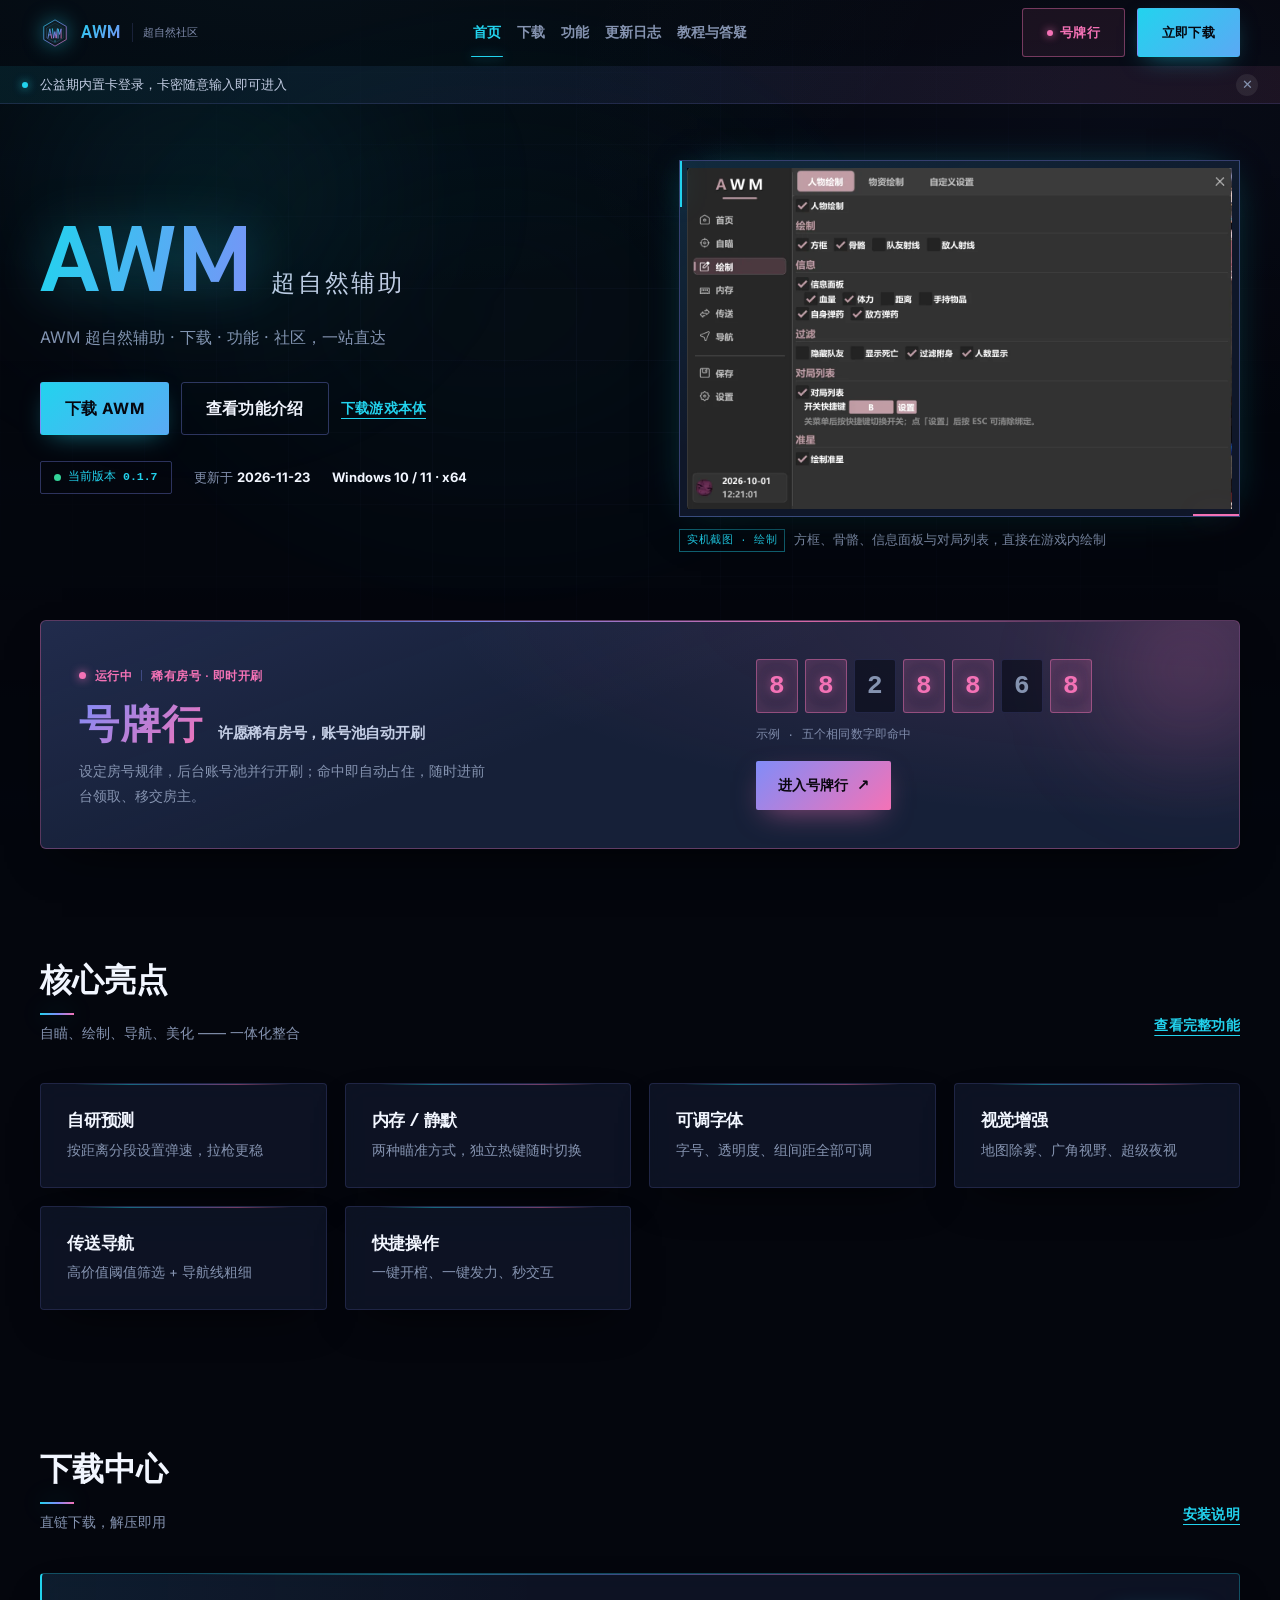
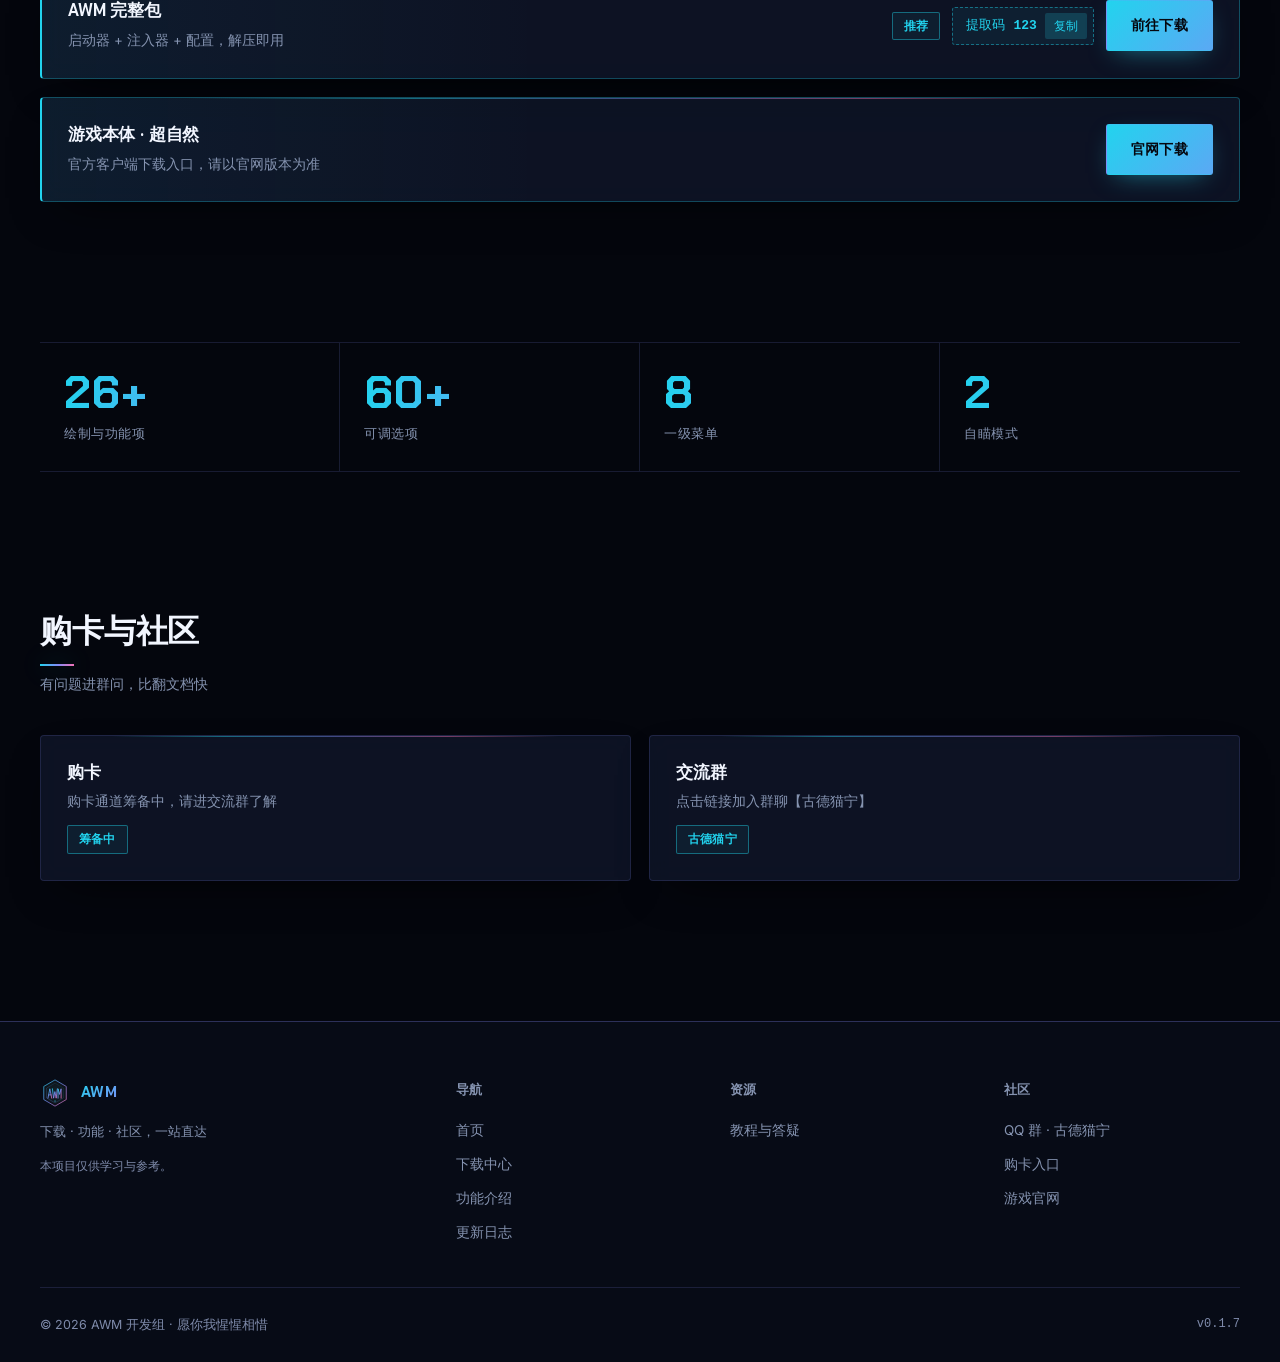
==== commit 155586e9: "release: v0.1.7 更新日志 - 在 v0.1.5/v0.1.6 基础上追加 0.1.7 条目 - 重新生成 changelog.html 等页面与 sitemap" ====
--- a/index.html
+++ b/index.html
@@ -390,7 +390,7 @@
 <script src="./assets/js/loader.js"></script>
 <script src="./assets/js/main.js"></script>
 <script type="application/ld+json">
-{"@context":"https://schema.org","@type":"SoftwareApplication","name":"AWM 超自然辅助","applicationCategory":"UtilitiesApplication","operatingSystem":"Windows 10, Windows 11","softwareVersion":"0.1.6","url":"https://awm.yexinghan.dpdns.org/","downloadUrl":"https://awm.yexinghan.dpdns.org/download.html"}
+{"@context":"https://schema.org","@type":"SoftwareApplication","name":"AWM 超自然辅助","applicationCategory":"UtilitiesApplication","operatingSystem":"Windows 10, Windows 11","softwareVersion":"0.1.7","url":"https://awm.yexinghan.dpdns.org/","downloadUrl":"https://awm.yexinghan.dpdns.org/download.html"}
 </script>
 </body>
 </html>
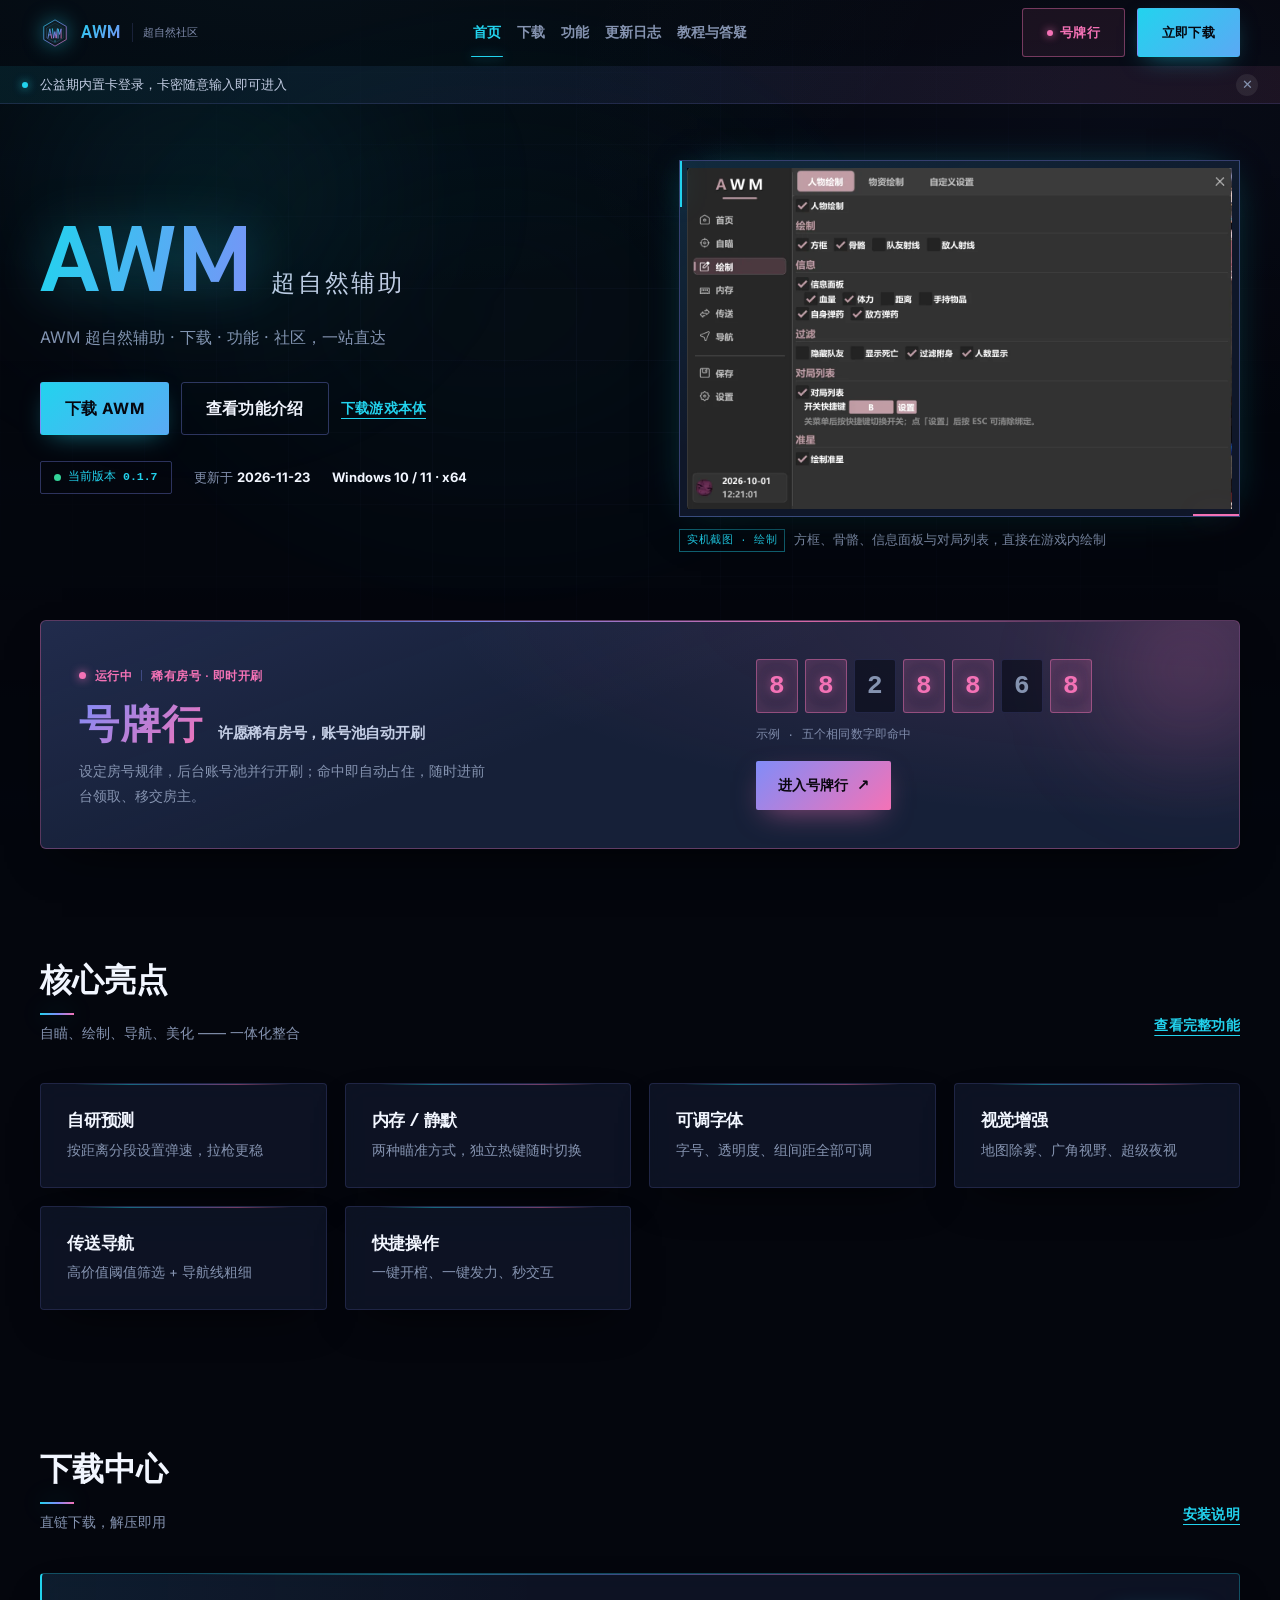
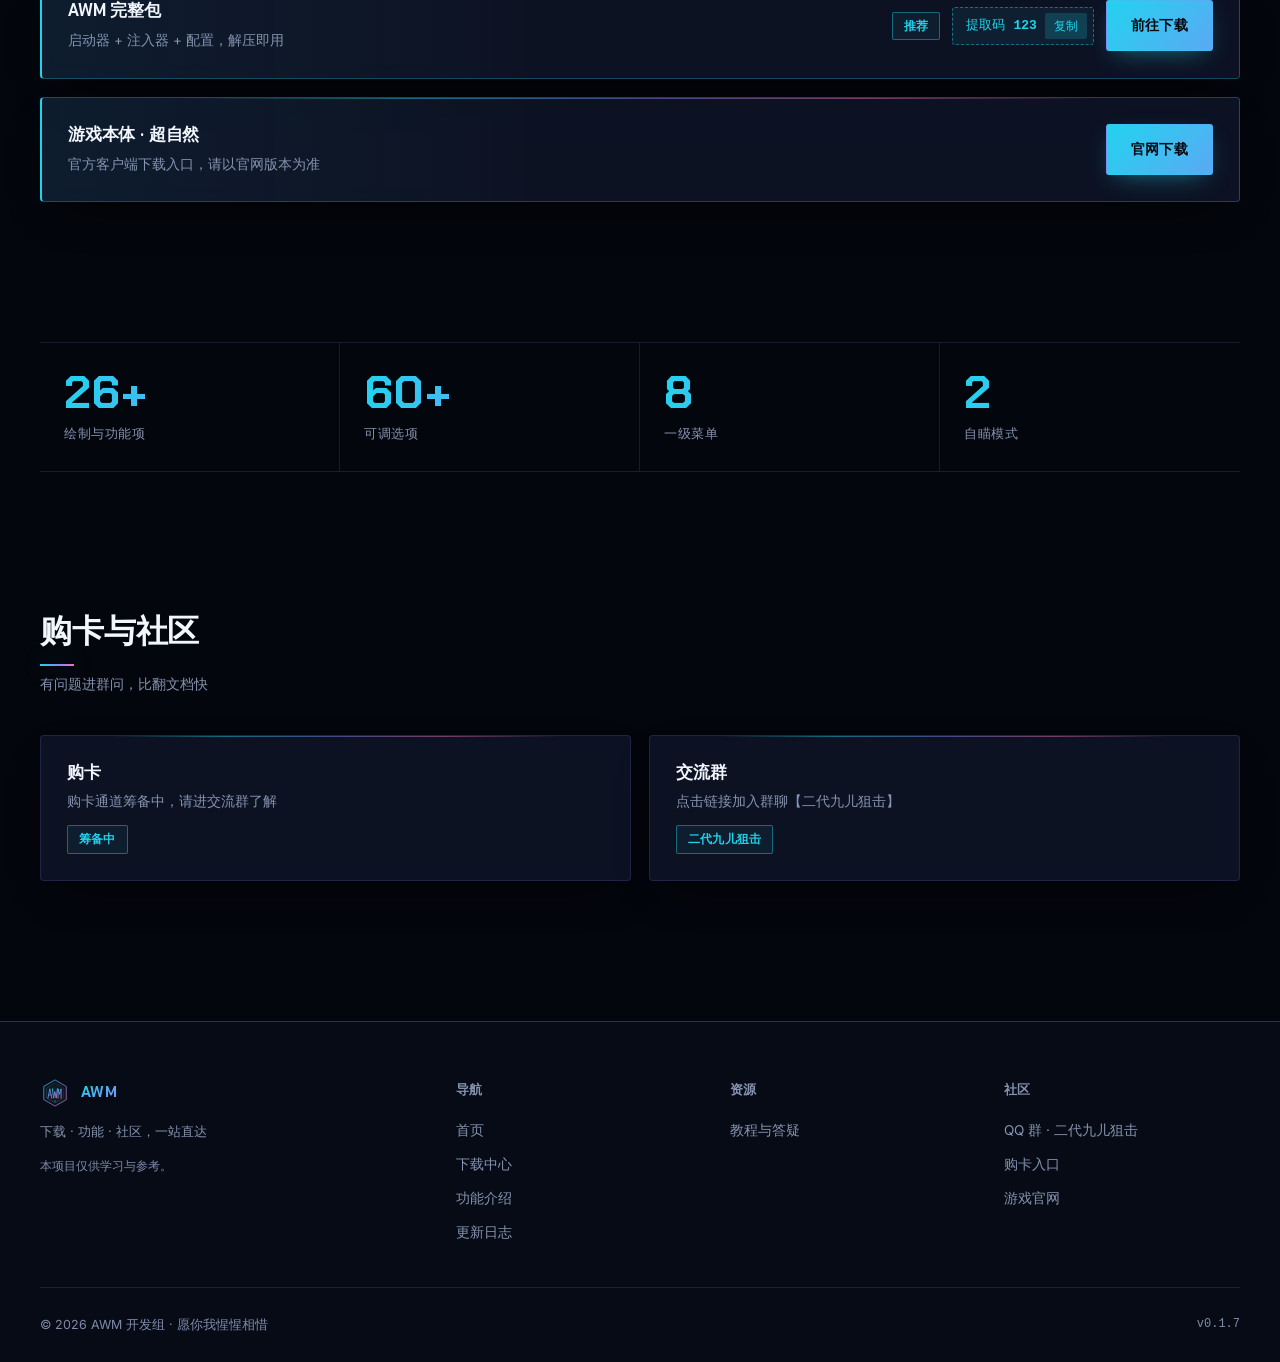
==== commit 87b3fa33: "chore: 替换加群链接为二代九儿狙击（qfx1bO4OGI）" ====
--- a/index.html
+++ b/index.html
@@ -333,8 +333,8 @@
 
           <a class="card card--link" data-reveal data-bind-attr="href:community.qq_url" target="_blank" rel="noopener noreferrer">
             <h3 class="card__title">交流群</h3>
-            <p class="card__desc" data-bind="community.qq_label">点击链接加入群聊【古德猫宁】</p>
-            <div class="mt-3"><span class="badge badge--cyan">古德猫宁</span></div>
+            <p class="card__desc" data-bind="community.qq_label">点击链接加入群聊【二代九儿狙击】</p>
+            <div class="mt-3"><span class="badge badge--cyan">二代九儿狙击</span></div>
           </a>
         </div>
       </div>
@@ -369,7 +369,7 @@
 
         <div>
           <div class="footer__title">社区</div>
-          <a class="footer__link" data-bind-attr="href:community.qq_url" target="_blank" rel="noopener noreferrer">QQ 群 · 古德猫宁</a>
+          <a class="footer__link" data-bind-attr="href:community.qq_url" target="_blank" rel="noopener noreferrer">QQ 群 · 二代九儿狙击</a>
           <button class="footer__link" type="button" data-shop-soon>购卡入口</button>
           <a class="footer__link" data-bind-attr="href:game.official_url" target="_blank" rel="noopener noreferrer">游戏官网</a>
         </div>
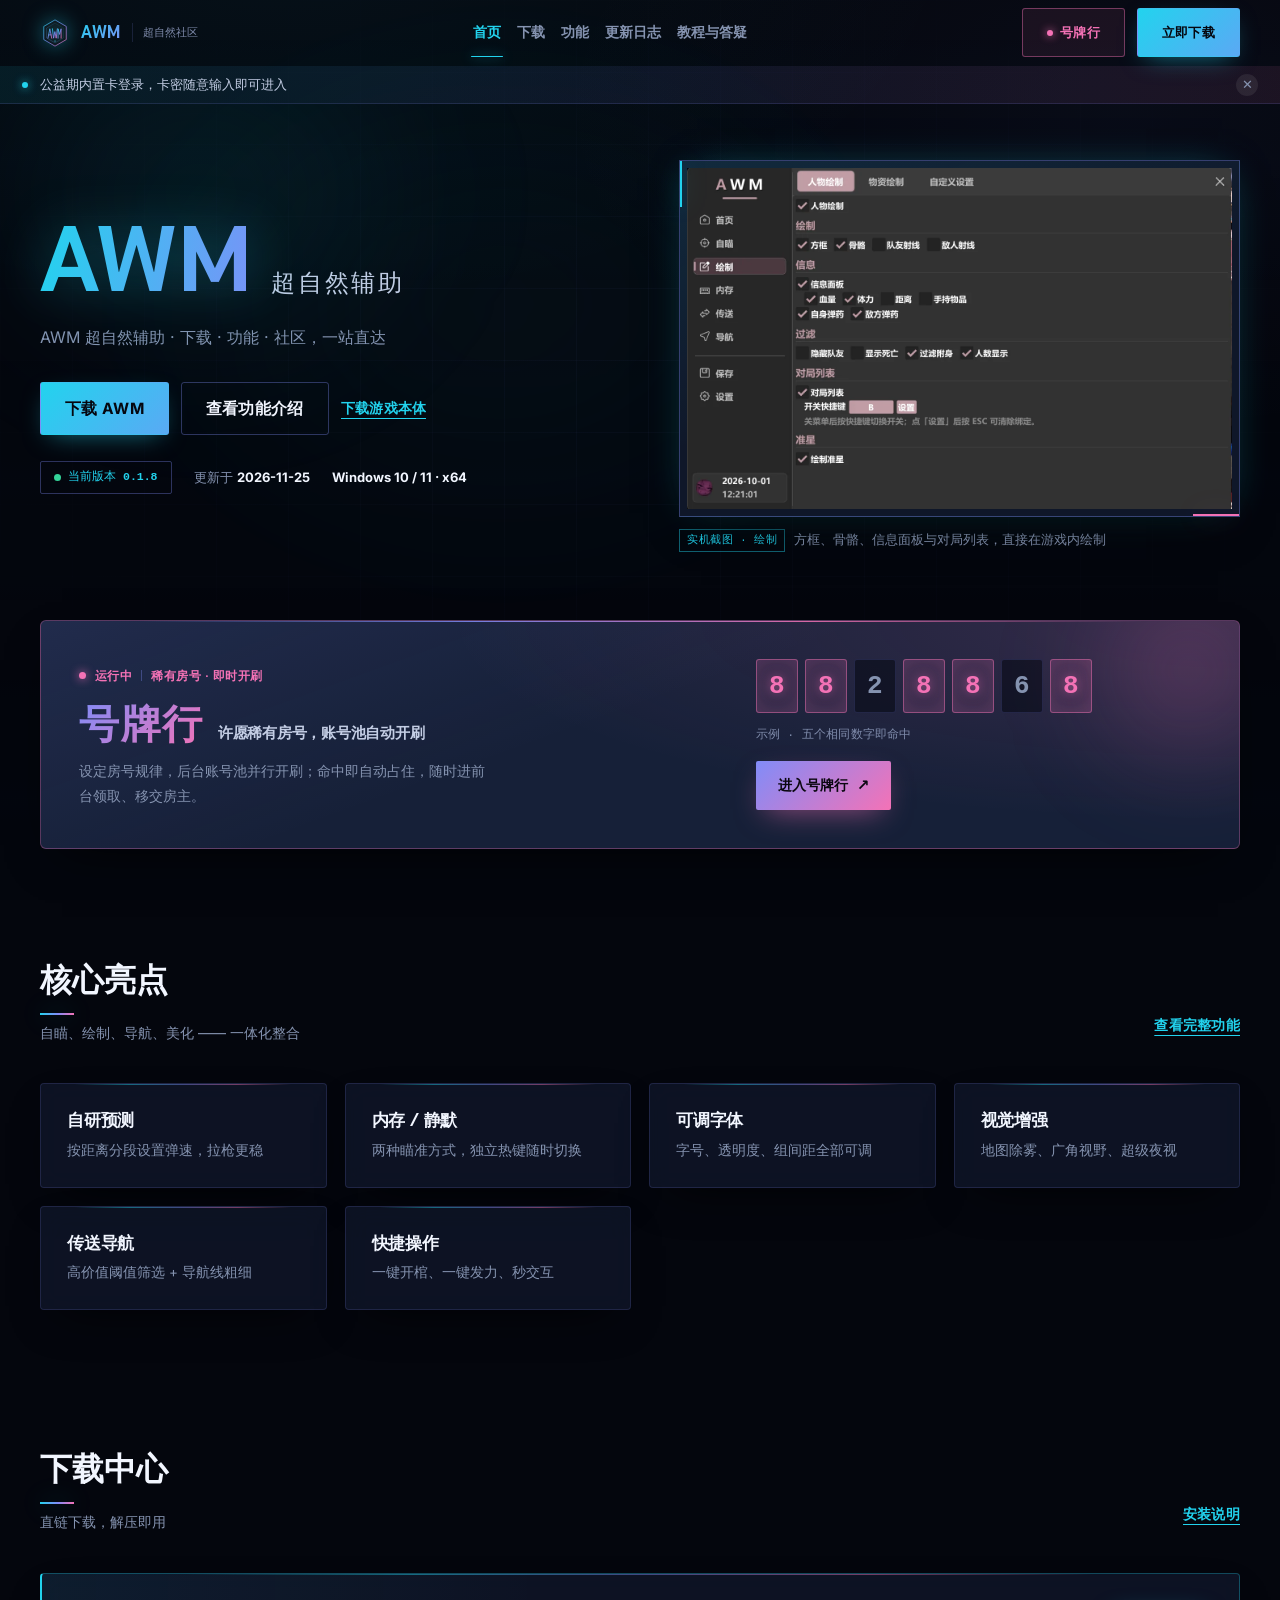
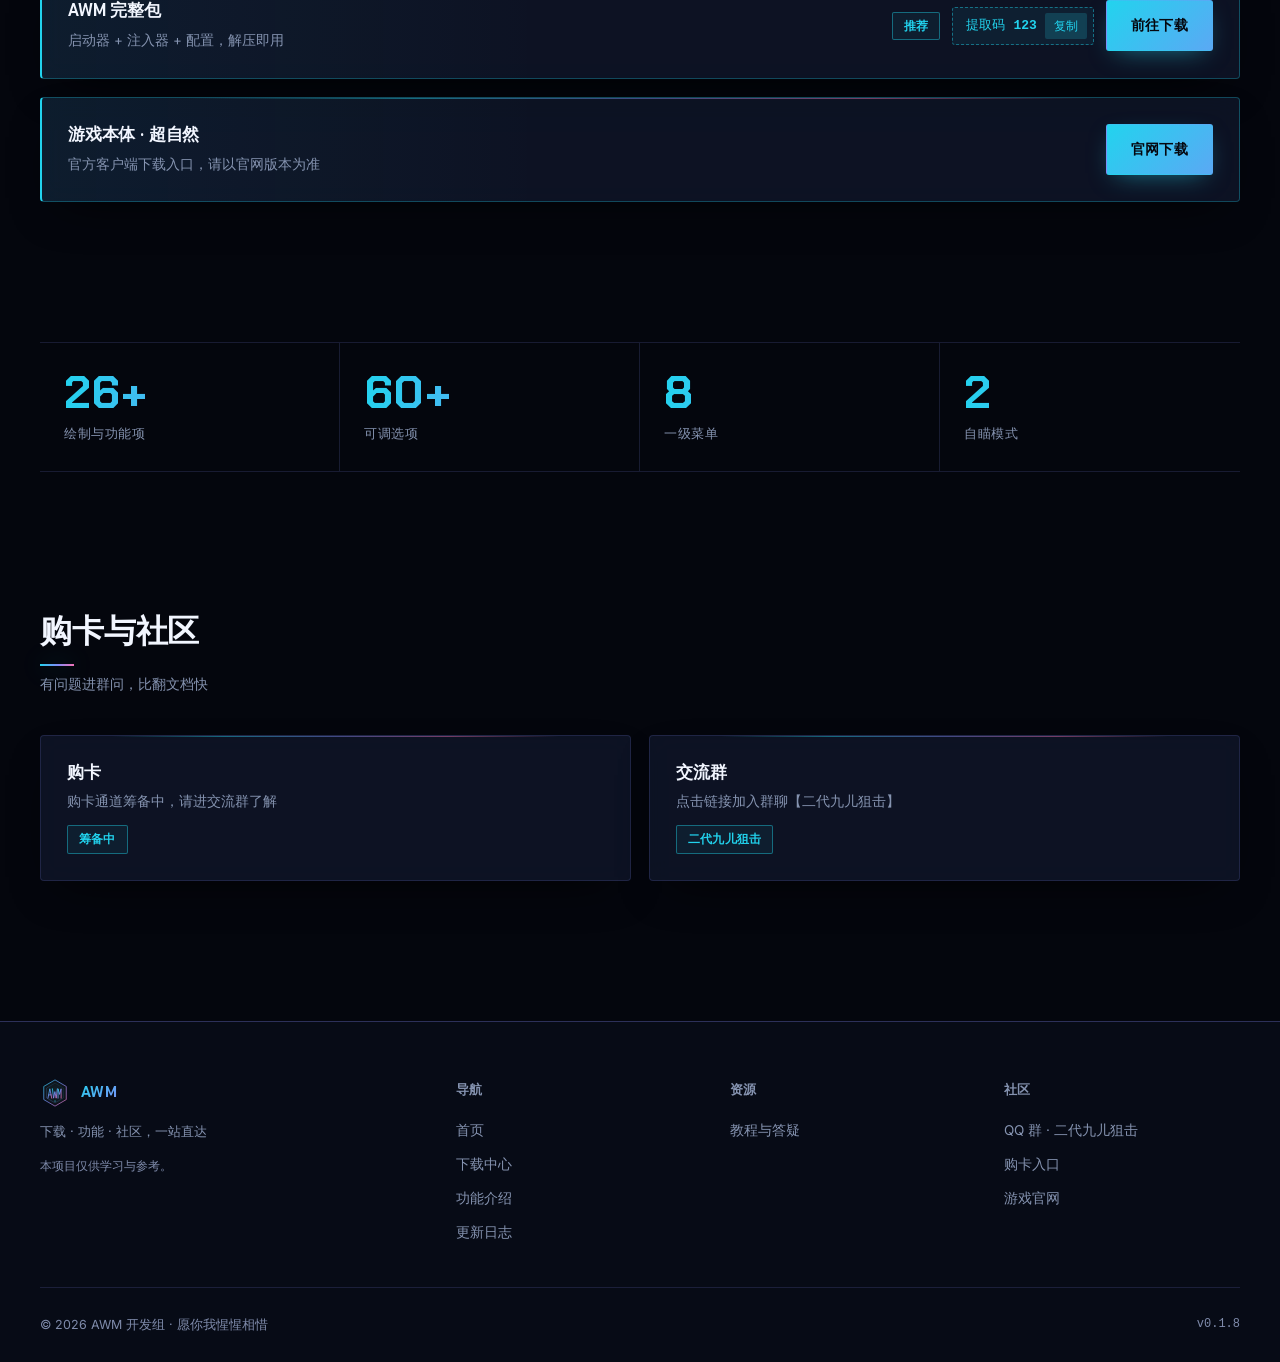
==== commit c68c989d: "chore(release): v0.1.8 更新日志（参数市场支持付费参数） - changelog 新增 0.1.8 条目；config 版本/日期同步 - 重新构建静态页（changelog/s" ====
--- a/index.html
+++ b/index.html
@@ -390,7 +390,7 @@
 <script src="./assets/js/loader.js"></script>
 <script src="./assets/js/main.js"></script>
 <script type="application/ld+json">
-{"@context":"https://schema.org","@type":"SoftwareApplication","name":"AWM 超自然辅助","applicationCategory":"UtilitiesApplication","operatingSystem":"Windows 10, Windows 11","softwareVersion":"0.1.7","url":"https://awm.yexinghan.dpdns.org/","downloadUrl":"https://awm.yexinghan.dpdns.org/download.html"}
+{"@context":"https://schema.org","@type":"SoftwareApplication","name":"AWM 超自然辅助","applicationCategory":"UtilitiesApplication","operatingSystem":"Windows 10, Windows 11","softwareVersion":"0.1.8","url":"https://awm.yexinghan.dpdns.org/","downloadUrl":"https://awm.yexinghan.dpdns.org/download.html"}
 </script>
 </body>
 </html>
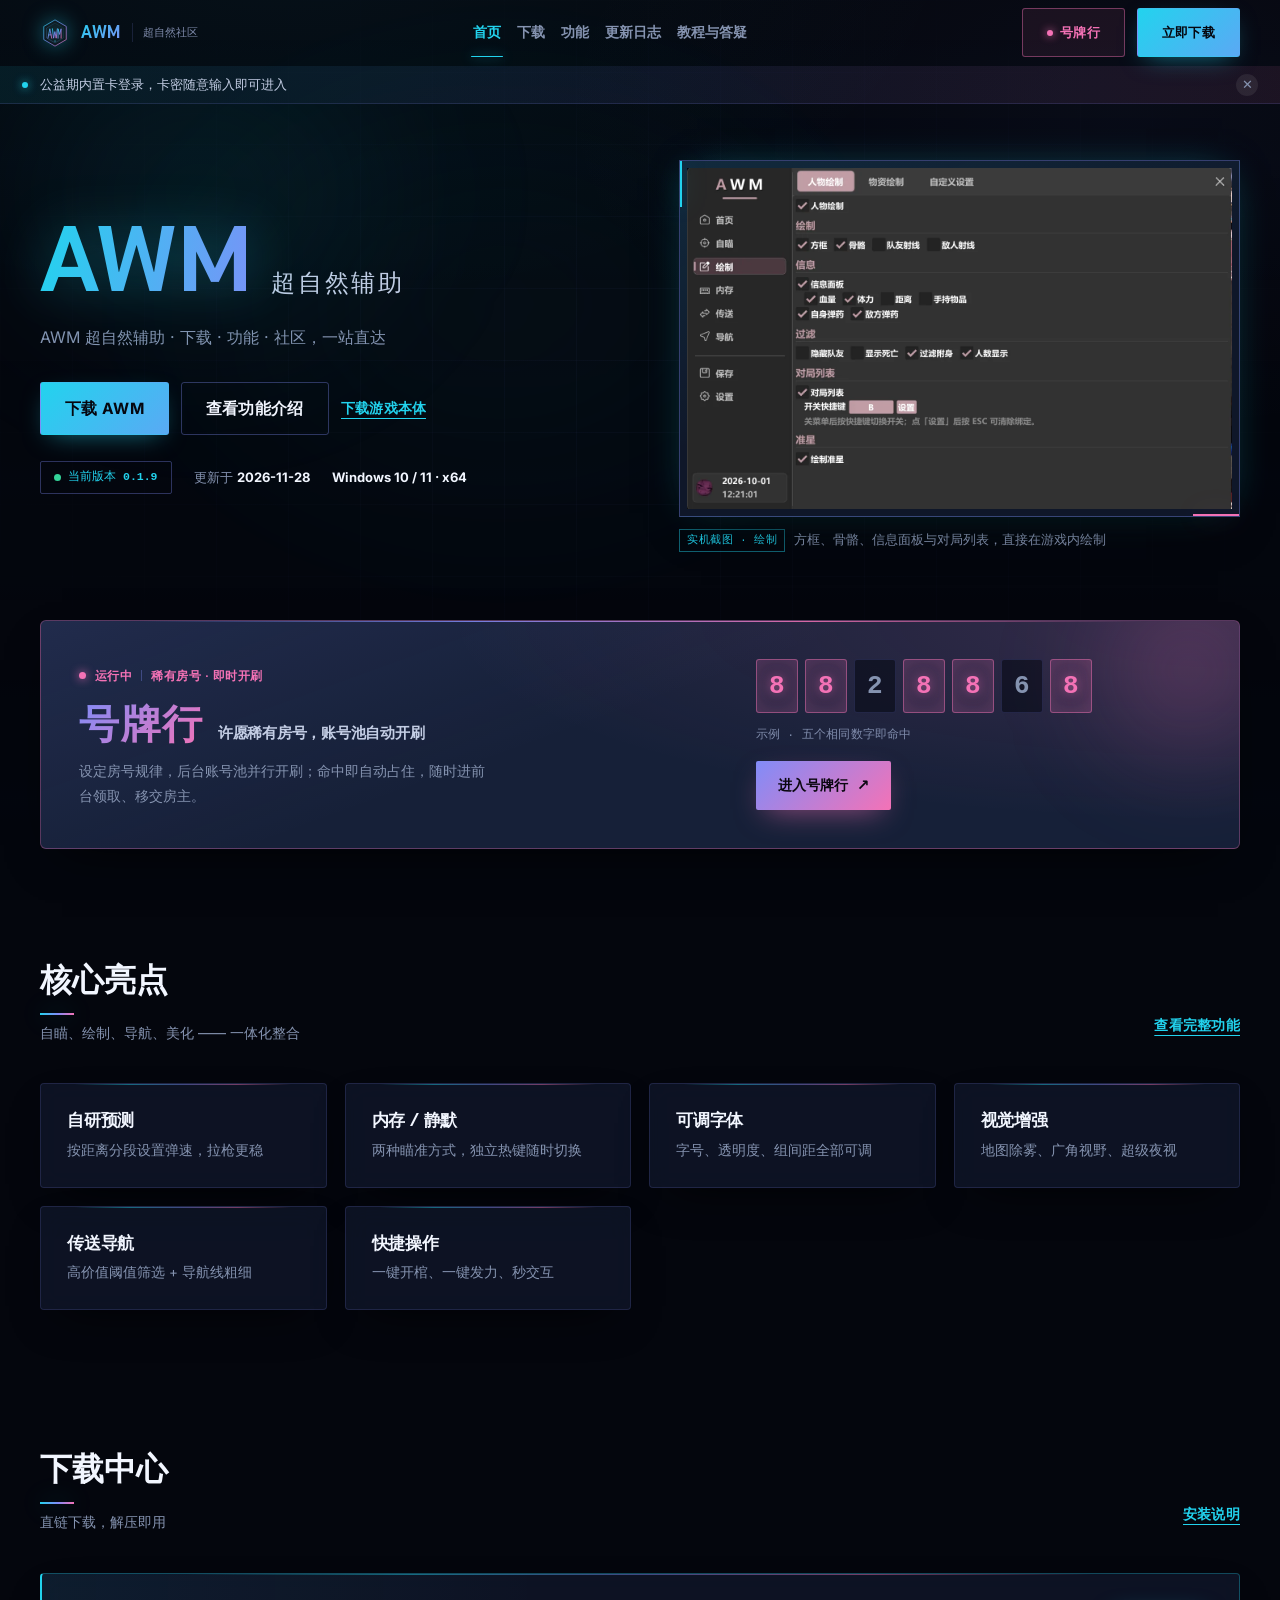
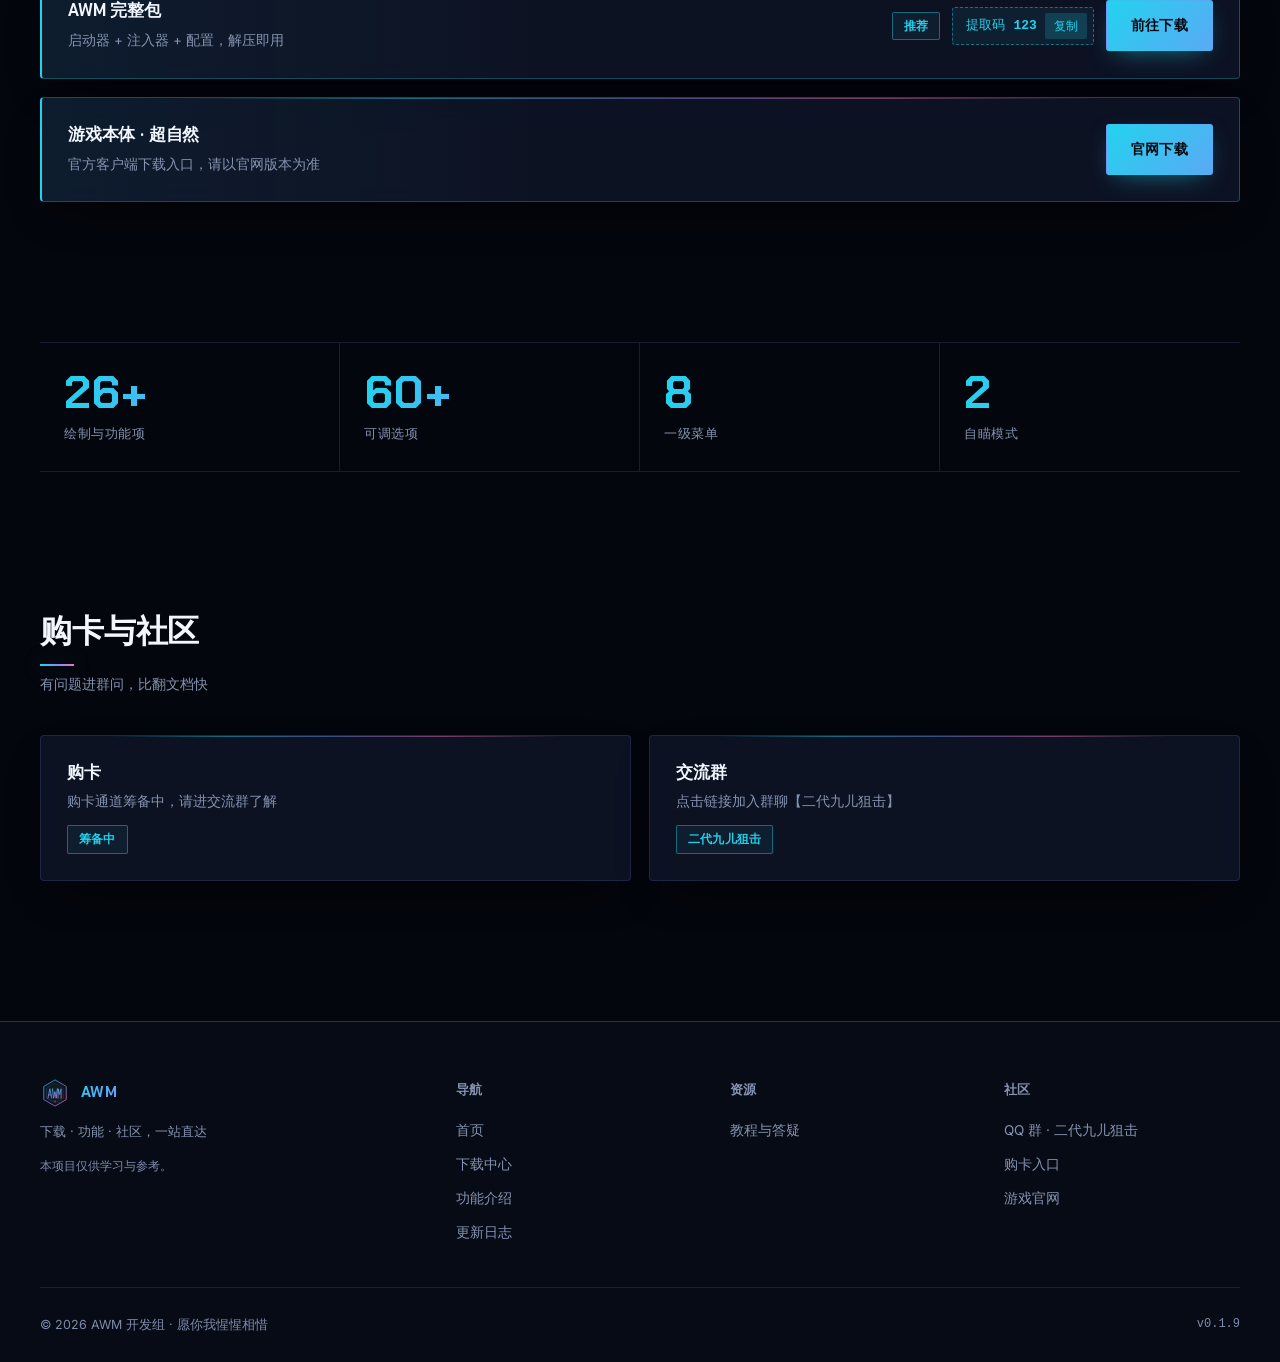
==== commit c85bc301: "chore(release): v0.1.9 更新日志（全新界面与授权码判定修复） - changelog.json 插入 0.1.9：界面改版一期 + 授权码判定修复 - config.js 版本/" ====
--- a/index.html
+++ b/index.html
@@ -390,7 +390,7 @@
 <script src="./assets/js/loader.js"></script>
 <script src="./assets/js/main.js"></script>
 <script type="application/ld+json">
-{"@context":"https://schema.org","@type":"SoftwareApplication","name":"AWM 超自然辅助","applicationCategory":"UtilitiesApplication","operatingSystem":"Windows 10, Windows 11","softwareVersion":"0.1.8","url":"https://awm.yexinghan.dpdns.org/","downloadUrl":"https://awm.yexinghan.dpdns.org/download.html"}
+{"@context":"https://schema.org","@type":"SoftwareApplication","name":"AWM 超自然辅助","applicationCategory":"UtilitiesApplication","operatingSystem":"Windows 10, Windows 11","softwareVersion":"0.1.9","url":"https://awm.yexinghan.dpdns.org/","downloadUrl":"https://awm.yexinghan.dpdns.org/download.html"}
 </script>
 </body>
 </html>
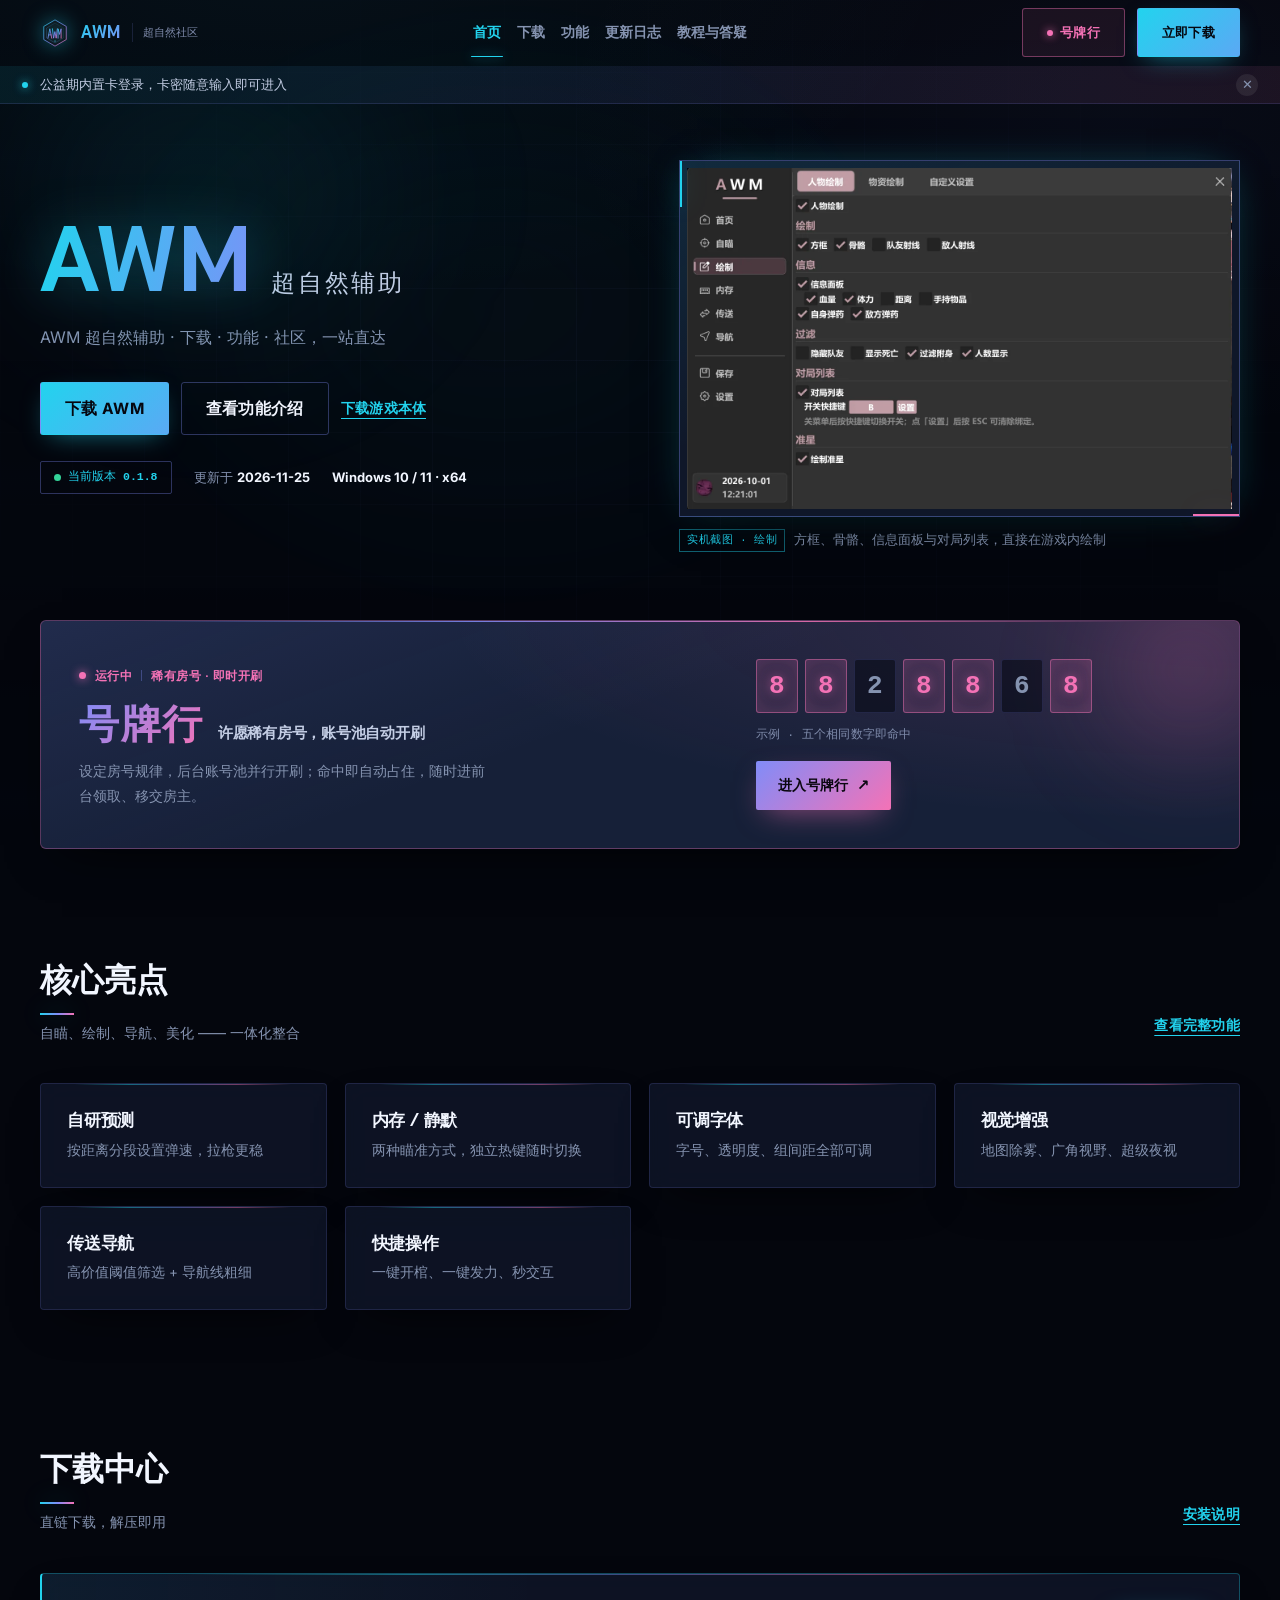
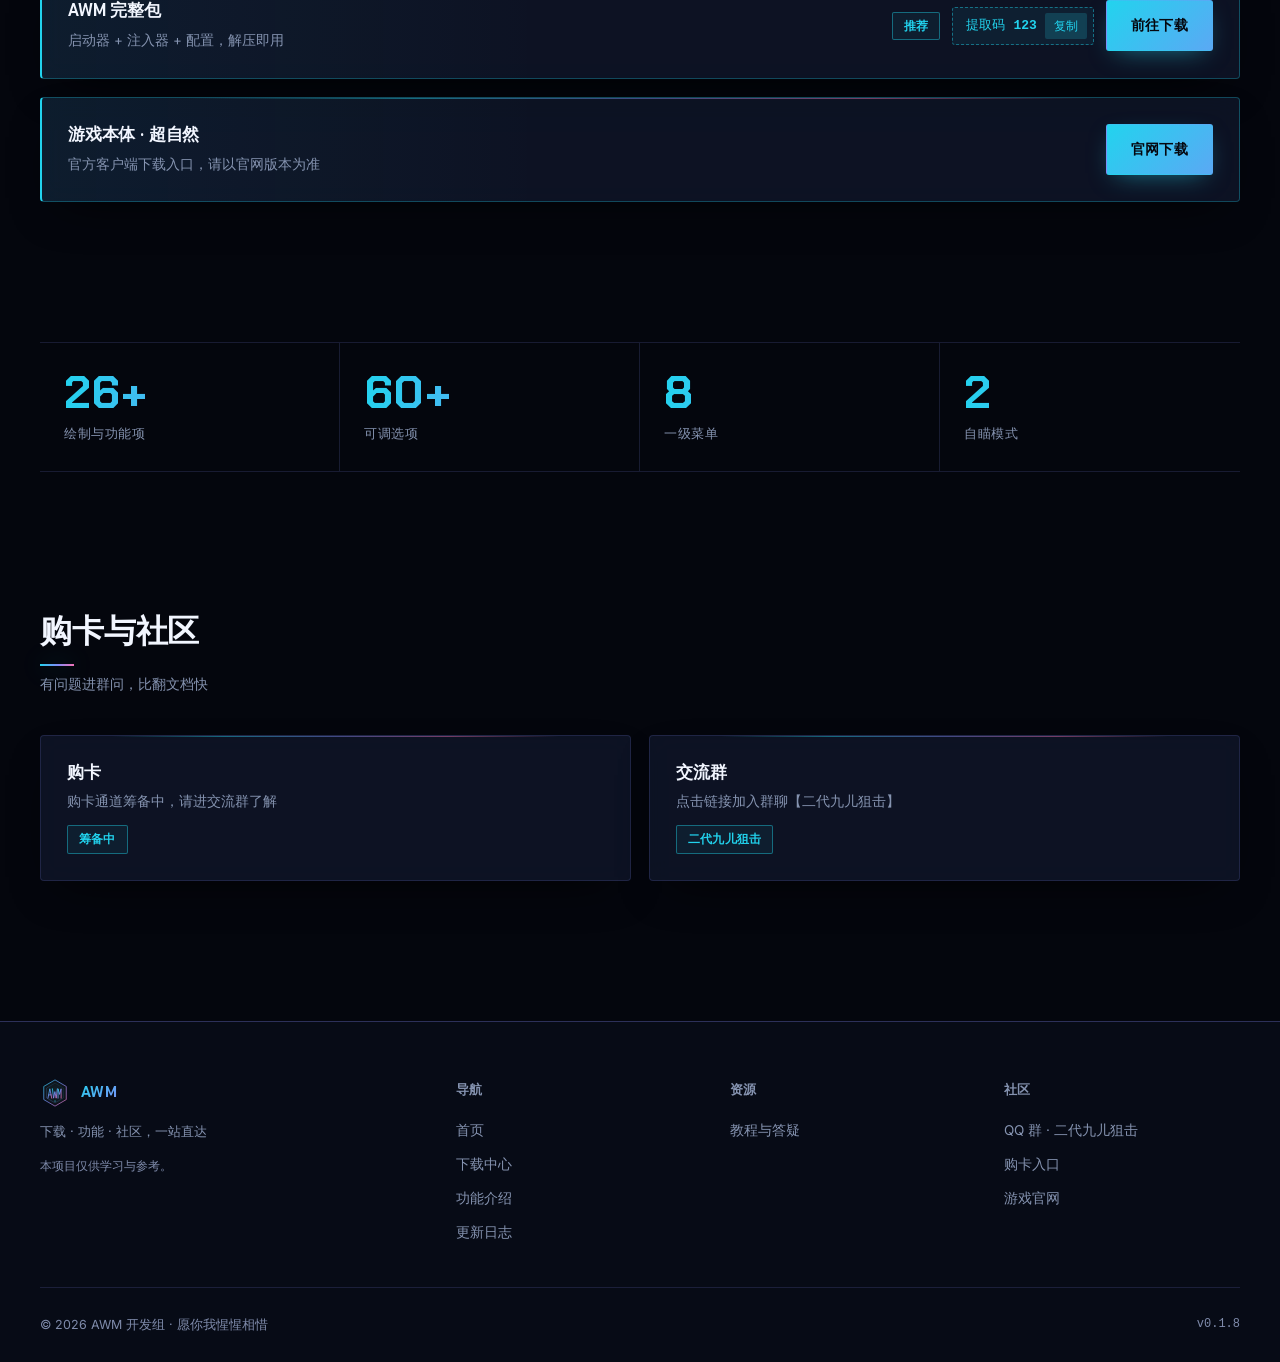
==== commit b49f8fc2: "Revert "chore(release): v0.1.9 更新日志（全新界面与授权码判定修复）" This reverts commit c85bc30167d3bc8a0eb9cb0a2fac7" ====
--- a/index.html
+++ b/index.html
@@ -390,7 +390,7 @@
 <script src="./assets/js/loader.js"></script>
 <script src="./assets/js/main.js"></script>
 <script type="application/ld+json">
-{"@context":"https://schema.org","@type":"SoftwareApplication","name":"AWM 超自然辅助","applicationCategory":"UtilitiesApplication","operatingSystem":"Windows 10, Windows 11","softwareVersion":"0.1.9","url":"https://awm.yexinghan.dpdns.org/","downloadUrl":"https://awm.yexinghan.dpdns.org/download.html"}
+{"@context":"https://schema.org","@type":"SoftwareApplication","name":"AWM 超自然辅助","applicationCategory":"UtilitiesApplication","operatingSystem":"Windows 10, Windows 11","softwareVersion":"0.1.8","url":"https://awm.yexinghan.dpdns.org/","downloadUrl":"https://awm.yexinghan.dpdns.org/download.html"}
 </script>
 </body>
 </html>
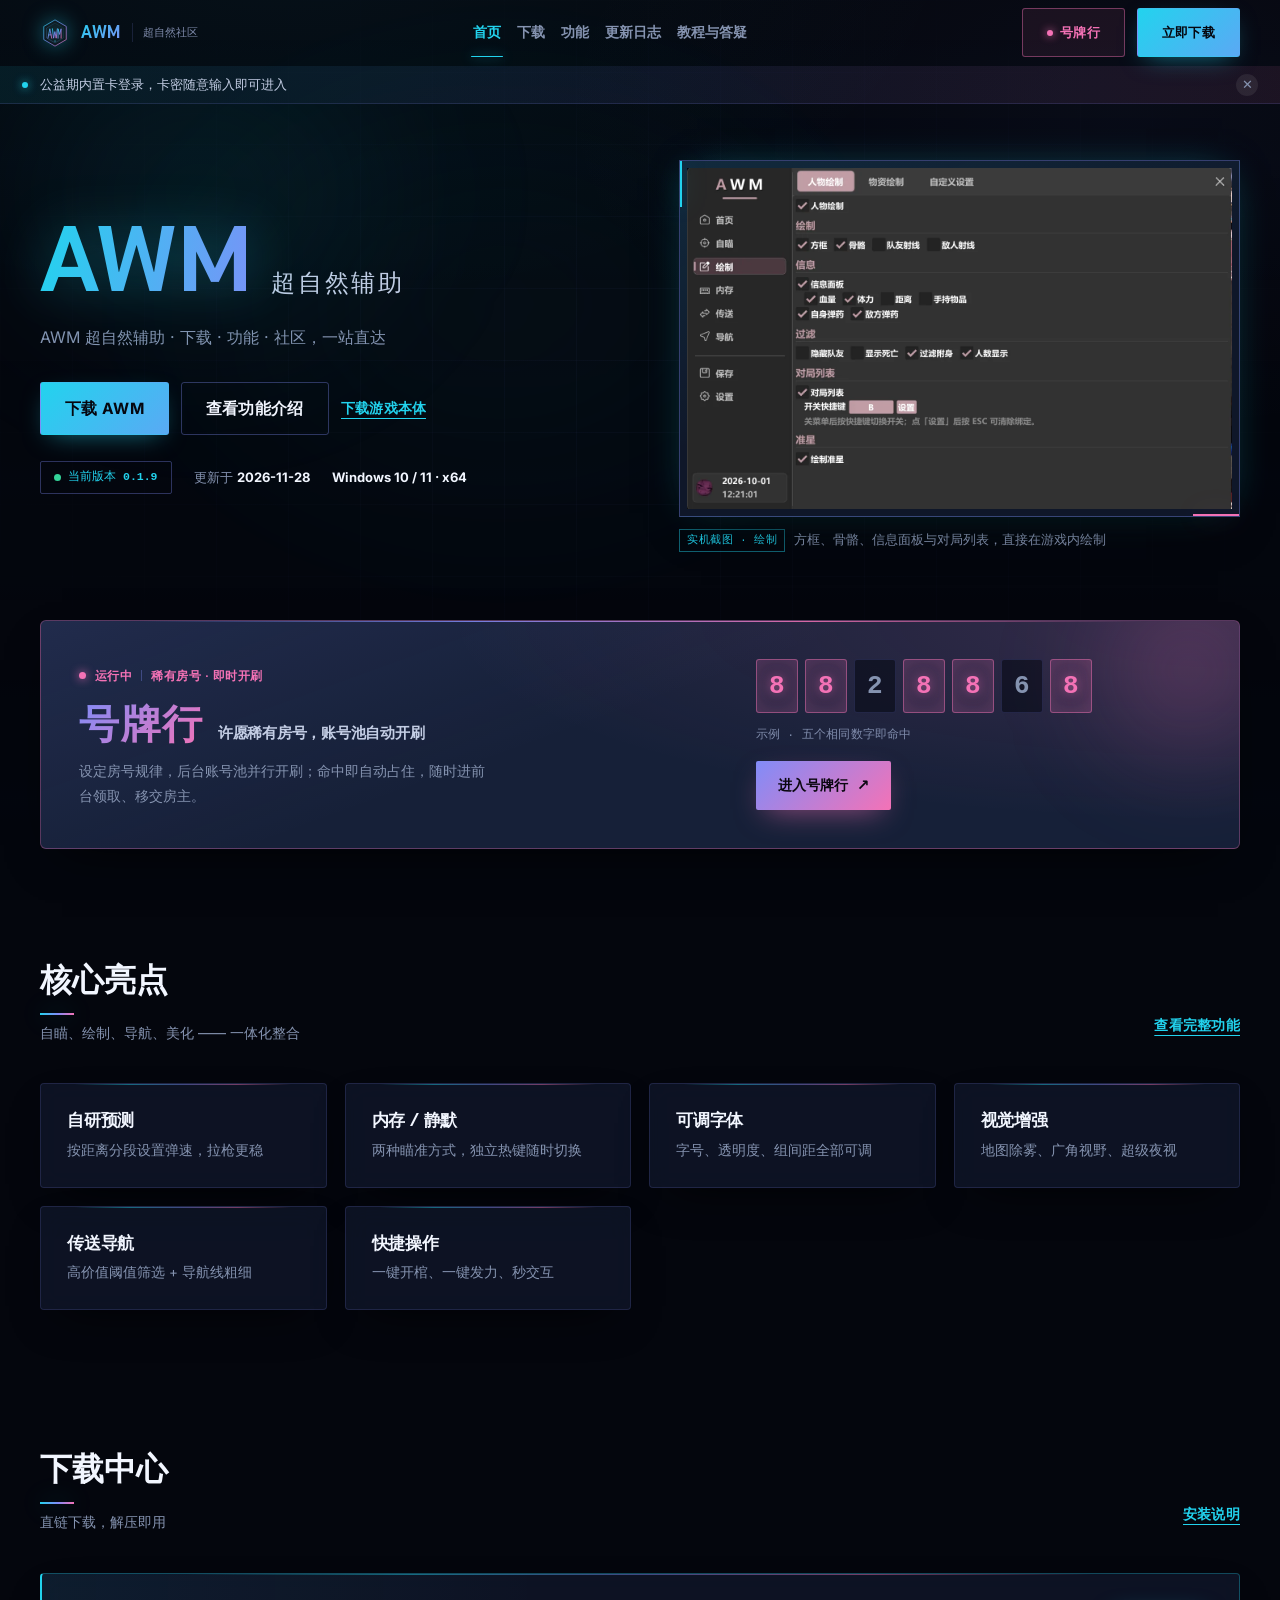
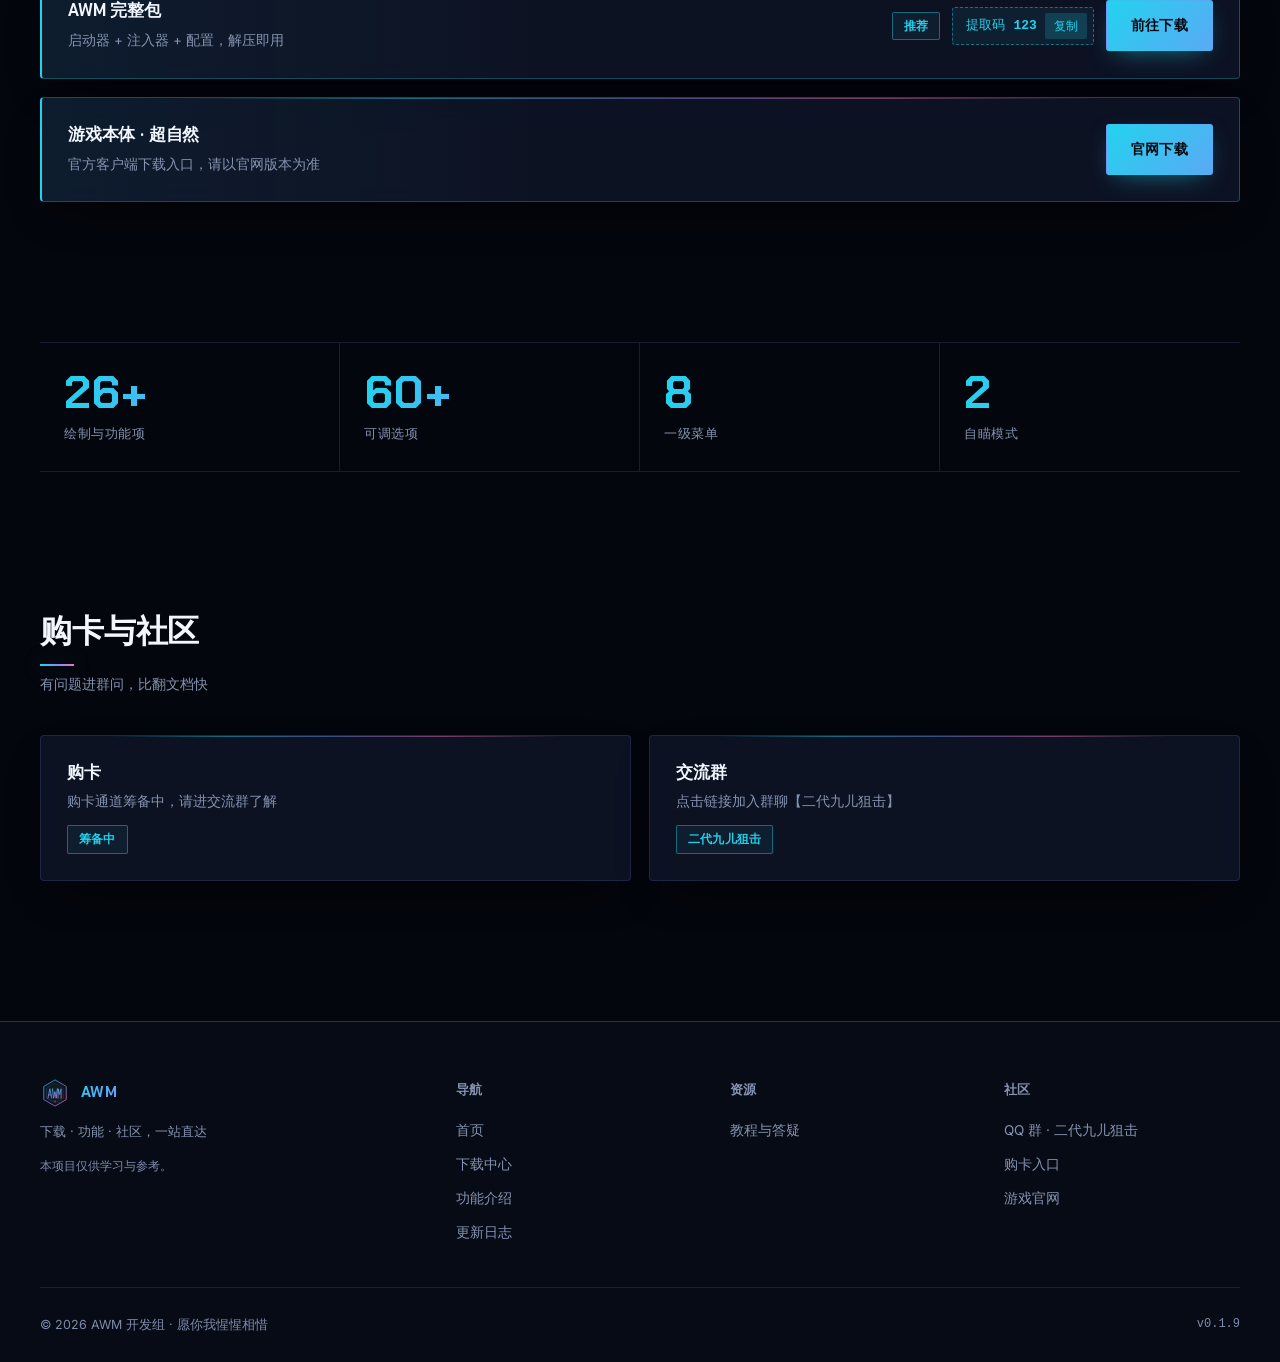
==== commit 379d6591: "chore(release): v0.1.9 更新日志（全新界面与参数市场完善） - changelog.json 插入 0.1.9：界面改版、参数市场删除/下架/授权码修复、   四队地图名称、堵门" ====
--- a/index.html
+++ b/index.html
@@ -390,7 +390,7 @@
 <script src="./assets/js/loader.js"></script>
 <script src="./assets/js/main.js"></script>
 <script type="application/ld+json">
-{"@context":"https://schema.org","@type":"SoftwareApplication","name":"AWM 超自然辅助","applicationCategory":"UtilitiesApplication","operatingSystem":"Windows 10, Windows 11","softwareVersion":"0.1.8","url":"https://awm.yexinghan.dpdns.org/","downloadUrl":"https://awm.yexinghan.dpdns.org/download.html"}
+{"@context":"https://schema.org","@type":"SoftwareApplication","name":"AWM 超自然辅助","applicationCategory":"UtilitiesApplication","operatingSystem":"Windows 10, Windows 11","softwareVersion":"0.1.9","url":"https://awm.yexinghan.dpdns.org/","downloadUrl":"https://awm.yexinghan.dpdns.org/download.html"}
 </script>
 </body>
 </html>
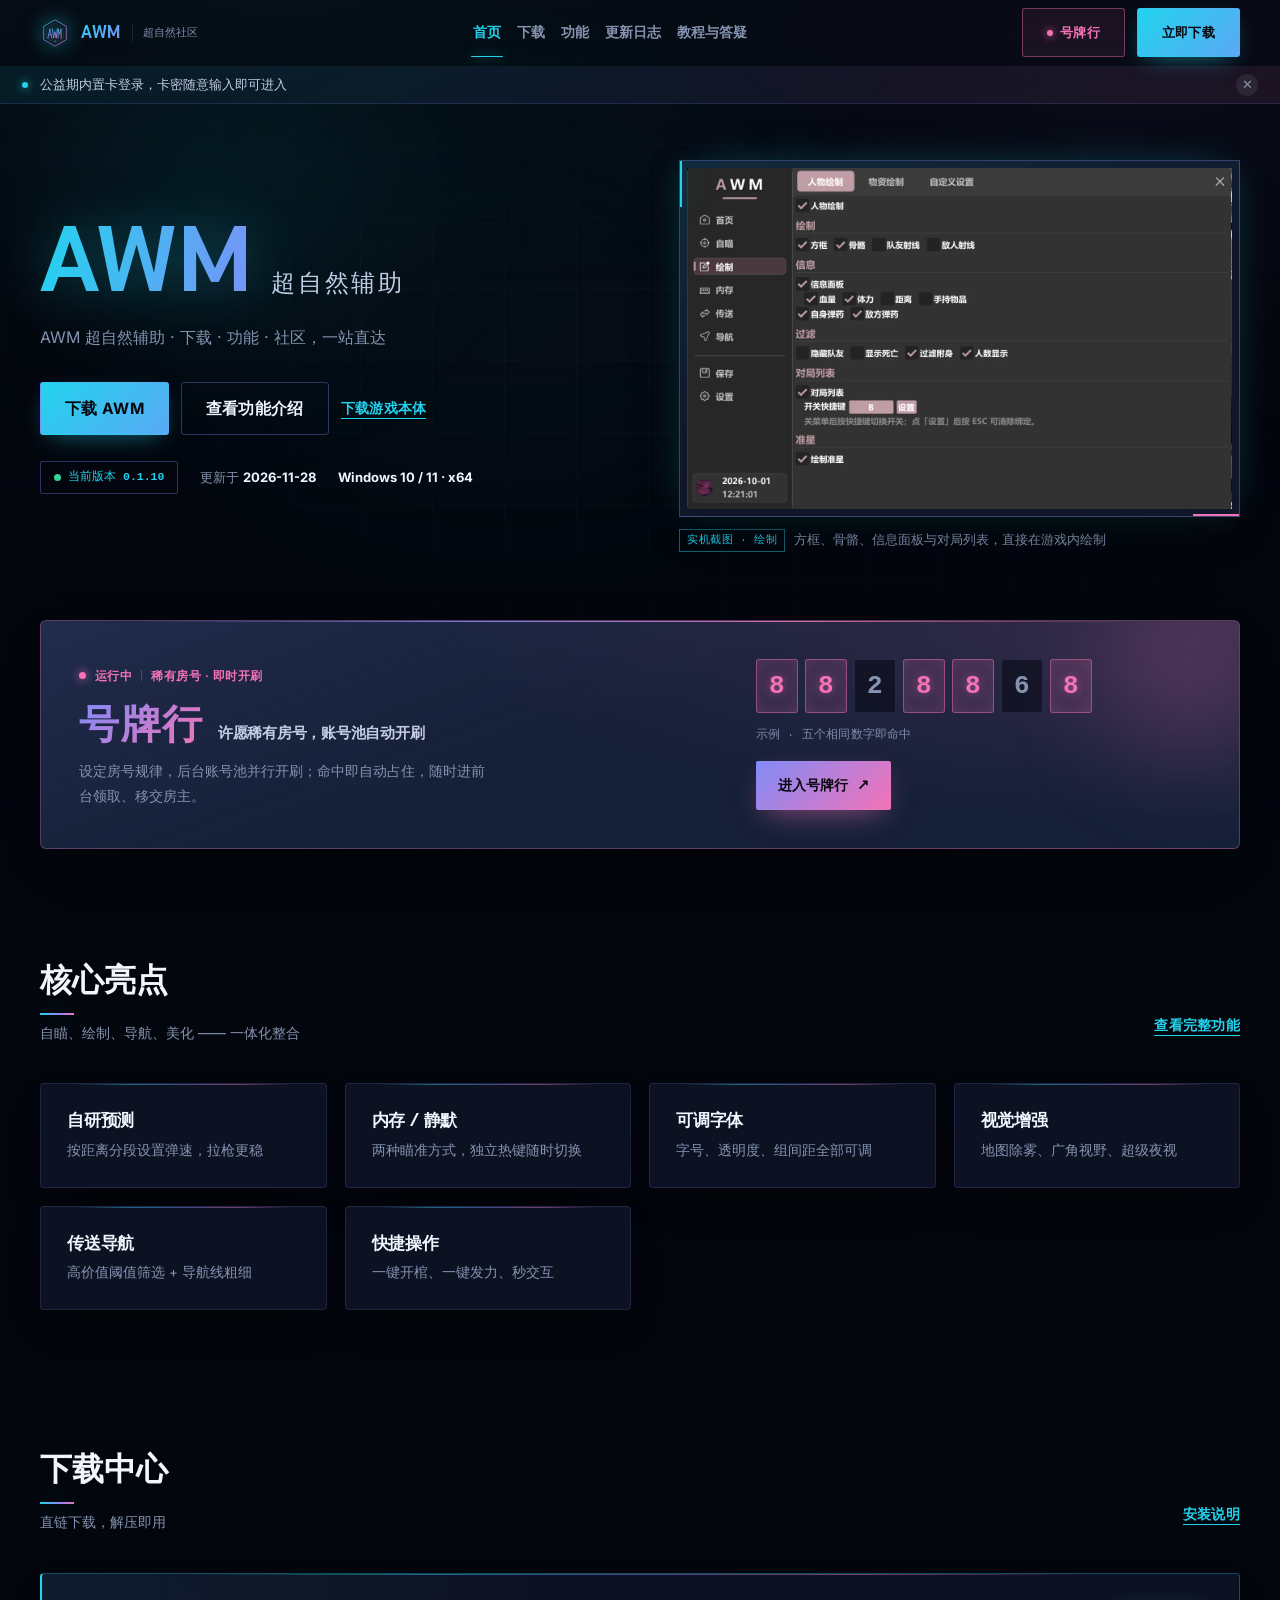
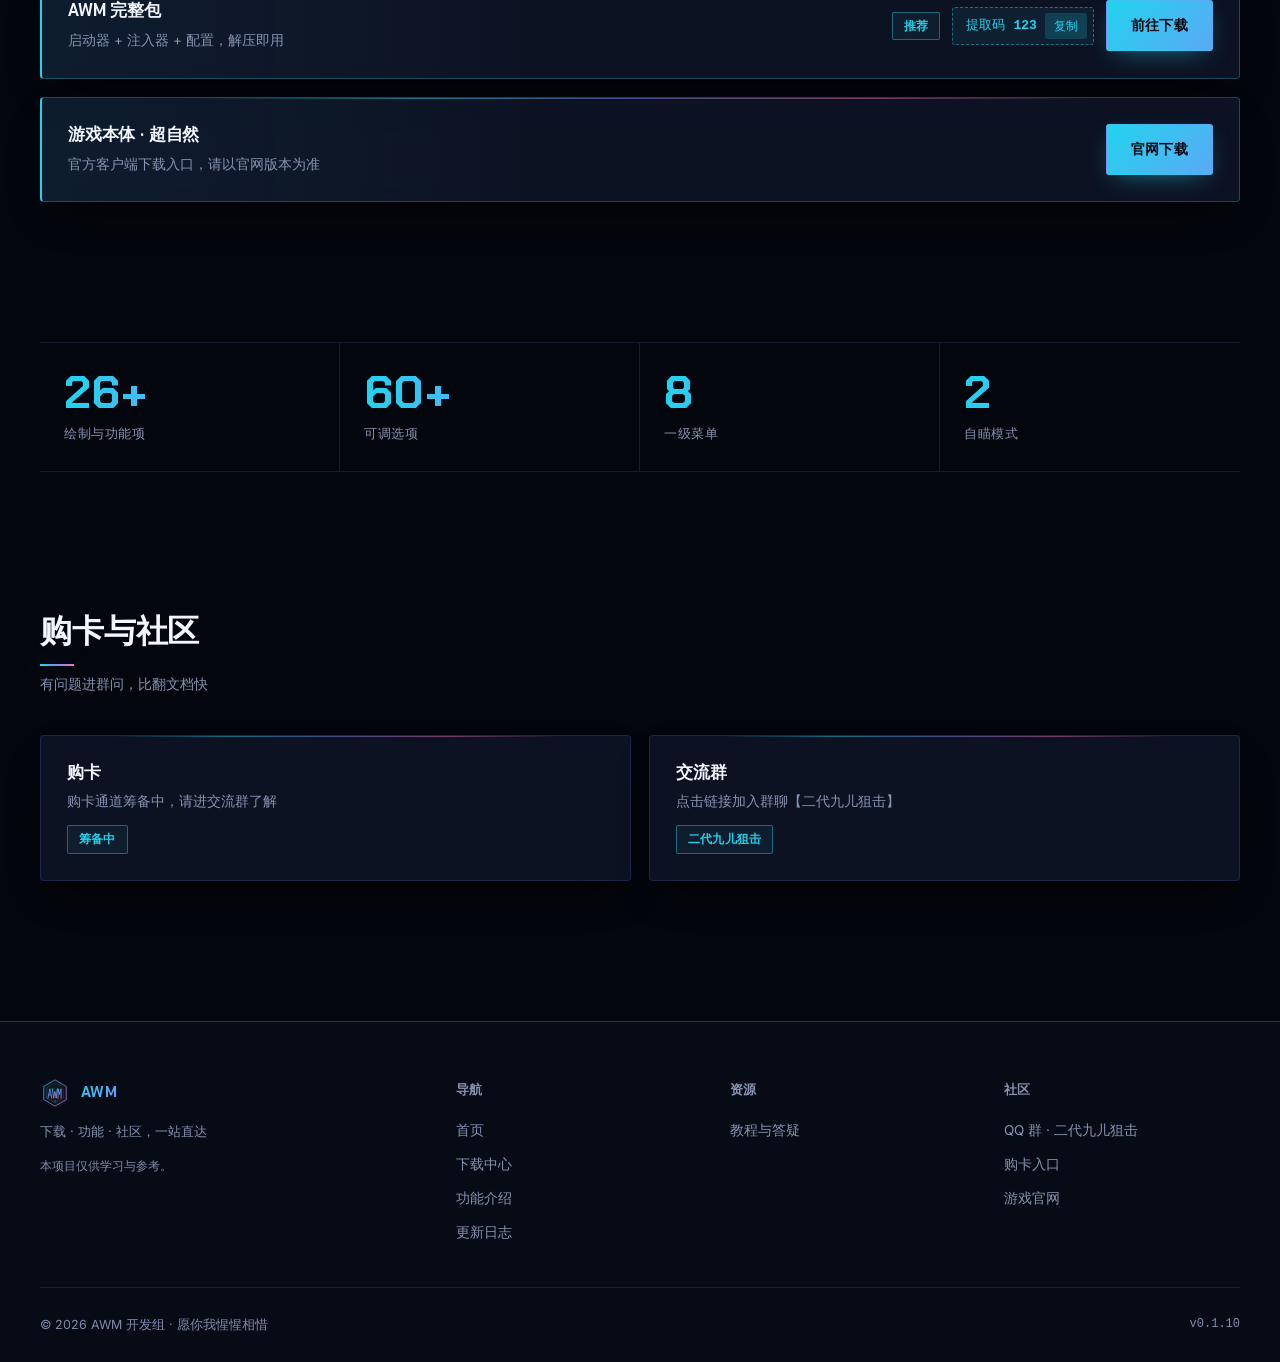
==== commit b2a89ec0: "chore(release): v0.1.10 私密参数模式 - changelog.json / config.js 同步 0.1.10（日期 2026-11-28） - 下载包大小更新为 25.3" ====
--- a/index.html
+++ b/index.html
@@ -390,7 +390,7 @@
 <script src="./assets/js/loader.js"></script>
 <script src="./assets/js/main.js"></script>
 <script type="application/ld+json">
-{"@context":"https://schema.org","@type":"SoftwareApplication","name":"AWM 超自然辅助","applicationCategory":"UtilitiesApplication","operatingSystem":"Windows 10, Windows 11","softwareVersion":"0.1.9","url":"https://awm.yexinghan.dpdns.org/","downloadUrl":"https://awm.yexinghan.dpdns.org/download.html"}
+{"@context":"https://schema.org","@type":"SoftwareApplication","name":"AWM 超自然辅助","applicationCategory":"UtilitiesApplication","operatingSystem":"Windows 10, Windows 11","softwareVersion":"0.1.10","url":"https://awm.yexinghan.dpdns.org/","downloadUrl":"https://awm.yexinghan.dpdns.org/download.html"}
 </script>
 </body>
 </html>
